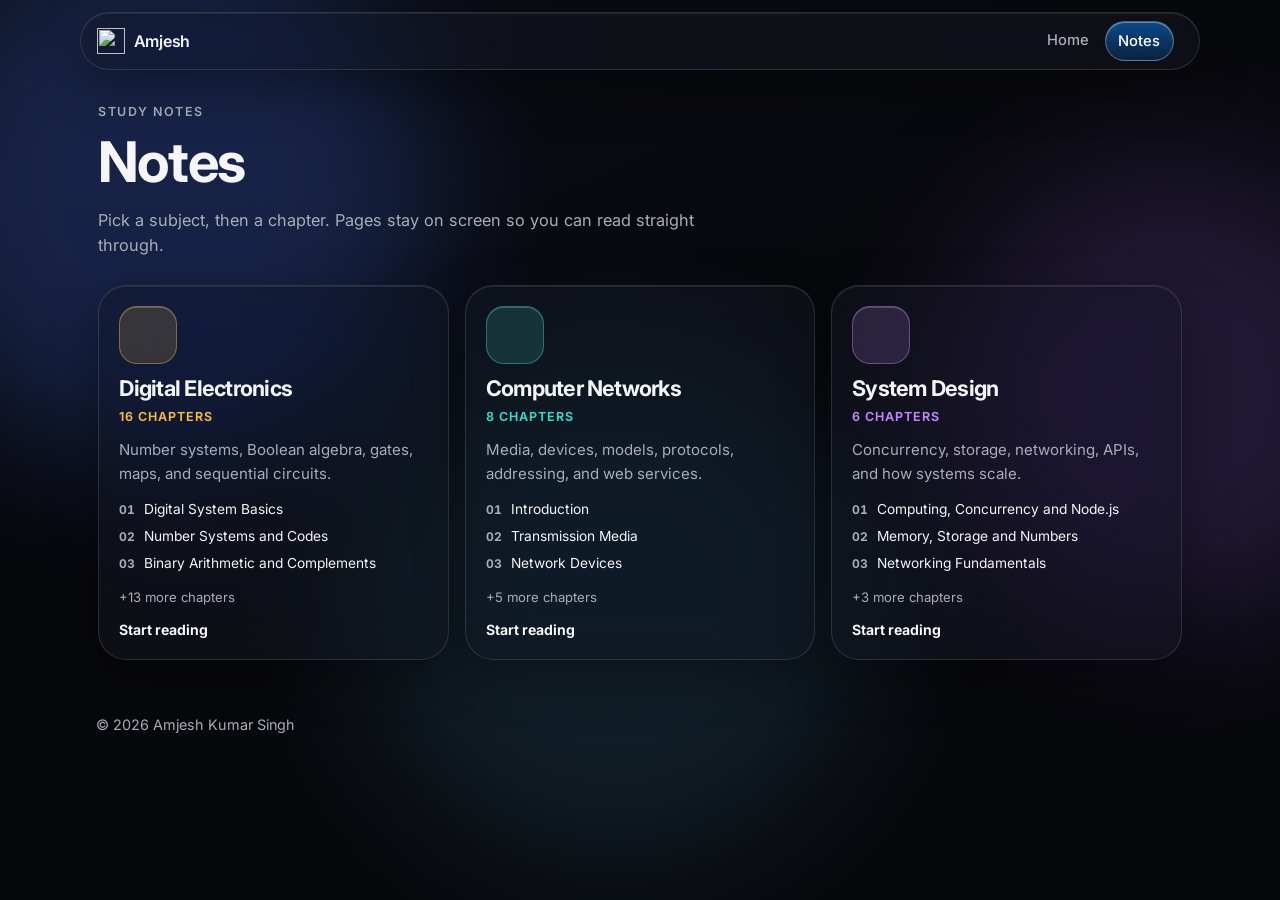
==== notes/index.html @ 5cd396cf "fix(webapp): add notes sections" ====
<!doctype html>
<html lang="en">
  <head>
    <meta charset="UTF-8" />
    <meta name="viewport" content="width=device-width, initial-scale=1" />
    <meta name="color-scheme" content="dark" />
    <meta name="theme-color" content="#07080c" />
    <title>Notes — Amjesh Kumar Singh</title>
    <meta
      name="description"
      content="Read-only study notes by Amjesh Kumar Singh: digital electronics, computer networks, and system design."
    />
    <meta name="author" content="Amjesh Kumar Singh" />
    <meta name="robots" content="index, follow" />
    <link rel="canonical" href="https://singhamjesh.github.io/notes/" />
    <link rel="icon" type="image/x-icon" href="../favicon.ico" />
    <link rel="apple-touch-icon" href="../assets/images/logo.png" />
    <link rel="preconnect" href="https://fonts.googleapis.com" />
    <link rel="preconnect" href="https://fonts.gstatic.com" crossorigin />
    <link
      href="https://fonts.googleapis.com/css2?family=Inter:wght@400;500;600;700&display=swap"
      rel="stylesheet"
    />
    <link
      rel="stylesheet"
      href="../assets/plugin/fontawesome-5.15.2-web/css/all.min.css"
    />
    <link rel="stylesheet" href="../assets/css/style.css?v=notes-nav" />
    <link rel="stylesheet" href="../assets/css/notes.css?v=notes-9" />
  </head>
  <body class="notes-body">
    <a class="skip-link" href="#notes-main">Skip to content</a>
    <div class="page-bg" aria-hidden="true">
      <span class="blob blob-a"></span>
      <span class="blob blob-b"></span>
      <span class="blob blob-c"></span>
    </div>

    <header class="site-header">
      <nav class="nav glass" aria-label="Primary">
        <a class="brand" href="../index.html">
          <img src="../assets/images/logo.png" width="47" height="43" alt="" />
          <span>Amjesh</span>
        </a>
        <div class="nav-menu" id="nav-menu">
          <ul class="nav-links">
            <li><a href="../index.html">Home</a></li>
            <li><a href="./" id="notes-home" aria-current="page">Notes</a></li>
          </ul>
        </div>
        <div class="nav-actions">
          <button
            class="nav-toggle"
            id="nav-toggle"
            type="button"
            aria-expanded="false"
            aria-controls="nav-menu"
            aria-label="Open menu"
          >
            <span></span>
            <span></span>
          </button>
        </div>
      </nav>
    </header>

    <main class="notes-main" id="notes-main">
      <section class="notes-library" id="library" aria-labelledby="library-title">
        <p class="eyebrow">Study notes</p>
        <h1 id="library-title">Notes</h1>
        <p class="notes-lead">
          Pick a subject, then a chapter. Pages stay on screen so you can read
          straight through.
        </p>
        <div class="subject-grid" id="subject-grid"></div>
      </section>

      <section class="notes-reader" id="reader" hidden aria-labelledby="reader-chapter">
        <div class="reader-bar">
          <button class="reader-back" id="back-library" type="button" aria-label="Back to notes">
            <svg viewBox="0 0 24 24" width="18" height="18" aria-hidden="true">
              <path d="M15 5 8 12l7 7" fill="none" stroke="currentColor" stroke-width="1.8" stroke-linecap="round" stroke-linejoin="round" />
            </svg>
          </button>
          <div class="reader-heading">
            <p class="reader-kicker" id="reader-kicker"></p>
            <h2 id="reader-chapter"></h2>
          </div>
          <div class="chapter-arrows">
            <button type="button" id="prev-chapter" aria-label="Previous chapter" title="Previous chapter" disabled>
              <svg viewBox="0 0 24 24" width="16" height="16" aria-hidden="true">
                <path d="M14.5 6 8.5 12l6 6" fill="none" stroke="currentColor" stroke-width="1.8" stroke-linecap="round" stroke-linejoin="round" />
              </svg>
            </button>
            <button type="button" id="next-chapter" aria-label="Next chapter" title="Next chapter" disabled>
              <svg viewBox="0 0 24 24" width="16" height="16" aria-hidden="true">
                <path d="M9.5 6 15.5 12l-6 6" fill="none" stroke="currentColor" stroke-width="1.8" stroke-linecap="round" stroke-linejoin="round" />
              </svg>
            </button>
          </div>
          <button class="toc-open" id="toc-open" type="button" aria-label="Chapters" title="Chapters" aria-expanded="false" aria-controls="toc">
            <svg viewBox="0 0 24 24" width="18" height="18" aria-hidden="true">
              <path d="M9 6h11M9 12h11M9 18h11" fill="none" stroke="currentColor" stroke-width="1.8" stroke-linecap="round" />
              <path d="M4 6h.01M4 12h.01M4 18h.01" fill="none" stroke="currentColor" stroke-width="2.6" stroke-linecap="round" />
            </svg>
          </button>
        </div>

        <div class="reader-frame">
          <aside class="toc-panel glass" id="toc" aria-label="Chapters">
            <div class="toc-list" id="toc-list" role="list"></div>
          </aside>

          <div class="pdf-stage" id="pdf-stage">
            <div class="pdf-scroll" id="pdf-scroll" tabindex="0">
              <div class="pdf-pages" id="pdf-pages" aria-label="Chapter pages"></div>
            </div>

            <div class="pdf-loading" id="pdf-loading" hidden>
              <span class="pdf-spinner" aria-hidden="true"></span>
              <p>Opening chapter…</p>
            </div>
            <p class="pdf-error" id="pdf-error" role="alert" hidden></p>

            <div class="pdf-dock" id="pdf-dock">
              <button
                class="pdf-dock-toggle"
                id="pdf-dock-toggle"
                type="button"
                aria-expanded="false"
                aria-controls="pdf-controls"
                aria-label="Show page controls"
                title="Show page controls"
              >
                <svg class="dock-show" viewBox="0 0 24 24" width="16" height="16" aria-hidden="true">
                  <path d="M14 6 8 12l6 6" fill="none" stroke="currentColor" stroke-width="1.8" stroke-linecap="round" stroke-linejoin="round" />
                </svg>
                <svg class="dock-hide" viewBox="0 0 24 24" width="16" height="16" aria-hidden="true">
                  <path d="M10 6l6 6-6 6" fill="none" stroke="currentColor" stroke-width="1.8" stroke-linecap="round" stroke-linejoin="round" />
                </svg>
              </button>
            <div class="pdf-controls" id="pdf-controls" role="toolbar" aria-label="Page controls">
              <button type="button" data-action="zoom-in" title="Zoom in" aria-label="Zoom in">
                <svg viewBox="0 0 24 24" width="18" height="18" aria-hidden="true">
                  <path d="M12 5v14M5 12h14" fill="none" stroke="currentColor" stroke-width="1.8" stroke-linecap="round" />
                </svg>
              </button>
              <button type="button" data-action="zoom-out" title="Zoom out" aria-label="Zoom out">
                <svg viewBox="0 0 24 24" width="18" height="18" aria-hidden="true">
                  <path d="M5 12h14" fill="none" stroke="currentColor" stroke-width="1.8" stroke-linecap="round" />
                </svg>
              </button>
              <button type="button" data-action="full" title="Full screen" aria-label="Full screen" aria-pressed="false">
                <svg class="fs-enter" viewBox="0 0 24 24" width="18" height="18" aria-hidden="true">
                  <path d="M9 4H4v5M15 4h5v5M9 20H4v-5M15 20h5v-5" fill="none" stroke="currentColor" stroke-width="1.8" stroke-linecap="round" stroke-linejoin="round" />
                </svg>
                <svg class="fs-exit" viewBox="0 0 24 24" width="18" height="18" aria-hidden="true">
                  <path d="M4 9V4h5M20 9V4h-5M4 15v5h5M20 15v5h-5" fill="none" stroke="currentColor" stroke-width="1.8" stroke-linecap="round" stroke-linejoin="round" />
                </svg>
              </button>
              <span class="pdf-rule" aria-hidden="true"></span>
              <button type="button" data-action="single" title="One page view" aria-label="One page view" aria-pressed="true">
                <svg viewBox="0 0 24 24" width="18" height="18" aria-hidden="true">
                  <rect x="7" y="3.5" width="10" height="17" rx="1.4" fill="none" stroke="currentColor" stroke-width="1.8" />
                </svg>
              </button>
              <button type="button" data-action="spread" title="Double page view" aria-label="Double page view" aria-pressed="false">
                <svg viewBox="0 0 24 24" width="18" height="18" aria-hidden="true">
                  <rect x="3" y="4" width="8" height="16" rx="1.2" fill="none" stroke="currentColor" stroke-width="1.8" />
                  <rect x="13" y="4" width="8" height="16" rx="1.2" fill="none" stroke="currentColor" stroke-width="1.8" />
                </svg>
              </button>
              <span class="pdf-rule" aria-hidden="true"></span>
              <button type="button" data-action="prev" title="Previous page" aria-label="Previous page">
                <svg viewBox="0 0 24 24" width="18" height="18" aria-hidden="true">
                  <path d="M6 14l6-6 6 6" fill="none" stroke="currentColor" stroke-width="1.8" stroke-linecap="round" stroke-linejoin="round" />
                </svg>
              </button>
              <button type="button" data-action="next" title="Next page" aria-label="Next page">
                <svg viewBox="0 0 24 24" width="18" height="18" aria-hidden="true">
                  <path d="M6 10l6 6 6-6" fill="none" stroke="currentColor" stroke-width="1.8" stroke-linecap="round" stroke-linejoin="round" />
                </svg>
              </button>
            </div>
            </div>
            <p class="pdf-chip glass" id="pdf-chip" aria-live="polite"></p>
          </div>
        </div>
        <button class="toc-backdrop" id="toc-backdrop" type="button" hidden aria-label="Close chapters"></button>
      </section>
    </main>

    <footer class="site-footer" id="notes-footer">
      <p>© <span id="year"></span> Amjesh Kumar Singh</p>
    </footer>

    <noscript>
      <p class="notes-noscript">Turn on JavaScript to read these notes.</p>
    </noscript>

    <script src="../assets/plugin/pdfjs/pdf.min.js"></script>
    <script src="../assets/js/notes.js?v=notes-9"></script>
  </body>
</html>
---- assets/css/style.css ----
:root {
  --font:
    Inter, 'SF Pro Text', 'SF Pro Display', -apple-system, BlinkMacSystemFont,
    'Segoe UI', sans-serif;
  --bg: #07080c;
  --bg-deep: #0b0d14;
  --text: #f5f5f7;
  --muted: #a8adb8;
  --accent: #0a84ff;
  --accent-soft: rgba(10, 132, 255, 0.16);
  --glass: rgba(22, 24, 32, 0.52);
  --glass-strong: rgba(28, 30, 40, 0.72);
  --glass-border: rgba(255, 255, 255, 0.12);
  --hairline: rgba(255, 255, 255, 0.1);
  --shadow:
    0 16px 50px rgba(0, 0, 0, 0.35), inset 0 1px 0 rgba(255, 255, 255, 0.08);
  --blob-a: rgba(64, 110, 230, 0.28);
  --blob-b: rgba(140, 90, 220, 0.22);
  --blob-c: rgba(80, 160, 200, 0.16);
  --radius: 28px;
  --radius-sm: 18px;
  --max: 1120px;
  color-scheme: dark;
}

*,
*::before,
*::after {
  box-sizing: border-box;
}

html {
  scroll-behavior: smooth;
  scroll-padding-top: 6.25rem;
  scrollbar-width: none;
}

html::-webkit-scrollbar,
body::-webkit-scrollbar {
  display: none;
  width: 0;
  height: 0;
}

body {
  margin: 0;
  min-height: 100vh;
  font-family: var(--font);
  font-size: 16px;
  line-height: 1.55;
  color: var(--text);
  background: var(--bg);
  -webkit-font-smoothing: antialiased;
  text-rendering: optimizeLegibility;
  scrollbar-width: none;
}

img {
  max-width: 100%;
  height: auto;
  display: block;
}

a {
  color: var(--accent);
  text-decoration: none;
}

a:hover {
  text-decoration: underline;
}

:focus-visible {
  outline: 2px solid var(--accent);
  outline-offset: 3px;
}

.skip-link {
  position: absolute;
  left: 1rem;
  top: -4rem;
  z-index: 300;
  padding: 0.6rem 1rem;
  background: var(--text);
  color: var(--bg);
  border-radius: 12px;
}

.skip-link:focus {
  top: 1rem;
}

.scroll-progress {
  position: fixed;
  top: 0;
  left: 0;
  height: 3px;
  width: 0;
  z-index: 400;
  background: linear-gradient(90deg, #5b9dff, #a78bfa, #67e8f9);
  box-shadow: 0 0 12px rgba(103, 232, 249, 0.35);
  transition:
    height 0.2s ease,
    filter 0.2s ease;
}

.scroll-progress::after {
  content: '';
  position: absolute;
  right: -5px;
  top: 50%;
  width: 9px;
  height: 9px;
  transform: translateY(-50%);
  border-radius: 50%;
  background: #fff;
  box-shadow:
    0 0 10px #67e8f9,
    0 0 18px #5b9dff;
}

body.is-boosting .scroll-progress {
  height: 4px;
  filter: brightness(1.25) saturate(1.2);
}

.scroll-canvas {
  position: absolute;
  inset: 0;
  width: 100%;
  height: 100%;
  pointer-events: none;
}

.scroll-hud {
  position: fixed;
  right: 12px;
  top: 96px;
  bottom: 28px;
  width: 18px;
  z-index: 150;
  pointer-events: none;
}

.scroll-rail {
  position: absolute;
  left: 50%;
  top: 0;
  bottom: 0;
  width: 2px;
  transform: translateX(-50%);
  border-radius: 999px;
  background: linear-gradient(
    180deg,
    rgba(255, 255, 255, 0.04),
    rgba(91, 157, 255, 0.38),
    rgba(255, 255, 255, 0.04)
  );
}

.scroll-orb {
  position: absolute;
  left: 50%;
  top: 0;
  width: 14px;
  height: 14px;
  margin-left: -7px;
  border-radius: 50%;
  background: radial-gradient(
    circle at 32% 28%,
    #fff 0%,
    #8ec5ff 38%,
    #0a84ff 100%
  );
  box-shadow:
    0 0 16px rgba(91, 157, 255, 0.85),
    inset 0 1px 1px rgba(255, 255, 255, 0.85);
  transform: translate3d(0, var(--orb-y, 0px), 0);
  will-change: transform;
}

.scroll-orb::after {
  content: '';
  position: absolute;
  left: 4px;
  width: 6px;
  border-radius: 999px;
  background: linear-gradient(
    var(--trail-dir, 180deg),
    rgba(91, 157, 255, 0.75),
    transparent
  );
  top: var(--trail-top, 12px);
  height: var(--trail, 10px);
  opacity: 0.85;
}

body.scroll-down .blob-a {
  transform: translate3d(-3%, 8%, 0) scale(1.06);
}

body.scroll-down .blob-b {
  transform: translate3d(4%, 6%, 0) scale(1.04);
}

body.scroll-down .blob-c {
  transform: translate3d(-2%, -5%, 0) scale(0.96);
}

body.scroll-up .blob-a {
  transform: translate3d(4%, -7%, 0) scale(0.95);
}

body.scroll-up .blob-b {
  transform: translate3d(-5%, -4%, 0) scale(0.97);
}

body.scroll-up .blob-c {
  transform: translate3d(3%, 6%, 0) scale(1.05);
}

.page-bg {
  position: fixed;
  inset: 0;
  z-index: -1;
  overflow: hidden;
  background: radial-gradient(
    1200px 600px at 10% -10%,
    var(--bg-deep),
    var(--bg)
  );
}

.blob {
  position: absolute;
  border-radius: 50%;
  filter: blur(70px);
  opacity: 0.9;
  transition: transform 0.9s cubic-bezier(0.22, 1, 0.36, 1);
}

.blob-a {
  width: 42vw;
  height: 42vw;
  min-width: 280px;
  background: var(--blob-a);
  top: -8%;
  left: -8%;
}

.blob-b {
  width: 36vw;
  height: 36vw;
  min-width: 240px;
  background: var(--blob-b);
  top: 18%;
  right: -10%;
}

.blob-c {
  width: 40vw;
  height: 40vw;
  min-width: 260px;
  background: var(--blob-c);
  bottom: 4%;
  left: 28%;
}

.glass {
  background: var(--glass);
  backdrop-filter: blur(28px) saturate(180%);
  -webkit-backdrop-filter: blur(28px) saturate(180%);
  border: 1px solid var(--glass-border);
  box-shadow: var(--shadow);
}

.site-header {
  position: fixed;
  top: 0;
  left: 0;
  right: 0;
  z-index: 200;
  padding: 0.75rem 1rem 0;
}

.nav {
  max-width: var(--max);
  margin: 0 auto;
  display: flex;
  align-items: center;
  justify-content: space-between;
  gap: 1rem;
  min-height: 58px;
  padding: 0.45rem 0.55rem 0.45rem 1rem;
  border-radius: 999px;
}

.brand {
  display: flex;
  align-items: center;
  gap: 0.55rem;
  color: var(--text);
  font-weight: 600;
  letter-spacing: -0.02em;
  text-decoration: none;
}

.brand img {
  width: 28px;
  height: 26px;
}

.nav-menu {
  display: none;
  position: relative;
}

.nav-actions {
  display: flex;
  align-items: center;
  gap: 0.15rem;
}

.nav-links {
  display: flex;
  list-style: none;
  margin: 0;
  padding: 0;
  gap: 0.15rem;
  position: relative;
  z-index: 1;
}

.nav-liquid {
  position: absolute;
  top: 0;
  left: 0;
  width: 0;
  height: 0;
  z-index: 0;
  pointer-events: none;
  border-radius: 999px;
  background:
    radial-gradient(
      circle at 30% 20%,
      rgba(255, 255, 255, 0.34),
      transparent 46%
    ),
    linear-gradient(180deg, rgba(10, 132, 255, 0.48), rgba(10, 132, 255, 0.16));
  border: 1px solid rgba(255, 255, 255, 0.28);
  box-shadow:
    inset 0 1px 1px rgba(255, 255, 255, 0.4),
    0 8px 22px rgba(10, 132, 255, 0.22);
  opacity: 0;
}

.nav-liquid.is-ready {
  opacity: 1;
  transition:
    left 0.48s cubic-bezier(0.22, 1, 0.36, 1),
    top 0.48s cubic-bezier(0.22, 1, 0.36, 1),
    width 0.48s cubic-bezier(0.22, 1, 0.36, 1),
    height 0.48s cubic-bezier(0.22, 1, 0.36, 1),
    filter 0.3s ease;
}

.nav-liquid.is-moving {
  filter: saturate(1.25) brightness(1.08);
}

.nav-liquid::before {
  content: '';
  position: absolute;
  inset: 0;
  border-radius: inherit;
  background: linear-gradient(
    125deg,
    transparent 28%,
    rgba(255, 255, 255, 0.5) 48%,
    transparent 64%
  );
  background-size: 220% 100%;
  background-position: 130% 0;
  pointer-events: none;
}

.nav-liquid.is-moving::before {
  background-position: -20% 0;
  transition: background-position 0.55s cubic-bezier(0.22, 1, 0.36, 1);
}

.nav-links a {
  display: block;
  padding: 0.45rem 0.8rem;
  color: var(--muted);
  font-size: 0.92rem;
  font-weight: 500;
  text-decoration: none;
  border-radius: 999px;
  position: relative;
  z-index: 1;
  background: transparent;
}

.nav-links a:hover,
.nav-links a.is-active {
  color: var(--text);
  background: transparent;
}

.nav-toggle {
  width: 42px;
  height: 42px;
  border: 0;
  background: transparent;
  border-radius: 50%;
  display: inline-flex;
  flex-direction: column;
  justify-content: center;
  align-items: center;
  gap: 6px;
  cursor: pointer;
}

.nav-toggle span {
  width: 18px;
  height: 1.5px;
  background: var(--text);
  transition: transform 0.2s ease;
}

body.nav-open .nav-toggle span:first-child {
  transform: translateY(3.75px) rotate(45deg);
}

body.nav-open .nav-toggle span:last-child {
  transform: translateY(-3.75px) rotate(-45deg);
}

.theme-toggle {
  display: none;
}

.sr-only {
  position: absolute;
  width: 1px;
  height: 1px;
  padding: 0;
  margin: -1px;
  overflow: hidden;
  clip: rect(0, 0, 0, 0);
  white-space: nowrap;
  border: 0;
}

main {
  max-width: var(--max);
  margin: 0 auto;
  padding: 2.75rem 1rem 4rem;
}

.home {
  display: flex;
  flex-direction: column;
  align-items: center;
  justify-content: center;
  position: relative;
  overflow: hidden;
  width: 100%;
  height: 100vh;
  padding: 7.25rem 1.25rem 7rem;
  box-sizing: border-box;
  color: #fff;
  background: none;
  margin-bottom: -2rem;
}

.home::before {
  content: '';
  position: absolute;
  inset: 0;
  z-index: 0;
  pointer-events: none;
  background:
    radial-gradient(
      ellipse 64% 70% at 50% 44%,
      rgba(3, 8, 20, 0.62) 0%,
      rgba(3, 8, 20, 0.34) 40%,
      rgba(3, 8, 20, 0.12) 68%,
      transparent 82%
    ),
    linear-gradient(
      180deg,
      rgba(0, 0, 0, 0.32) 0%,
      rgba(0, 0, 0, 0.18) 46%,
      rgba(0, 0, 0, 0.52) 100%
    ),
    url('../images/home_bg.jpg?v=baked-place5') no-repeat 62% 48%;
  background-size: cover;
  -webkit-mask-image: linear-gradient(
    180deg,
    #000 0%,
    #000 48%,
    rgba(0, 0, 0, 0.65) 68%,
    rgba(0, 0, 0, 0.22) 86%,
    transparent 100%
  );
  mask-image: linear-gradient(
    180deg,
    #000 0%,
    #000 48%,
    rgba(0, 0, 0, 0.65) 68%,
    rgba(0, 0, 0, 0.22) 86%,
    transparent 100%
  );
}

.home-overlay {
  display: none;
}

.home-stage {
  position: relative;
  z-index: 2;
  display: flex;
  flex-direction: column;
  align-items: center;
  width: min(760px, 100%);
  text-align: center;
}

.home-stage::before {
  content: '';
  position: absolute;
  left: 50%;
  top: 48%;
  width: min(980px, 130%);
  height: 130%;
  transform: translate(-50%, -50%);
  z-index: -1;
  pointer-events: none;
  background: radial-gradient(
    ellipse 58% 52% at 50% 48%,
    rgba(2, 6, 16, 0.82) 0%,
    rgba(2, 6, 16, 0.52) 38%,
    rgba(2, 6, 16, 0.18) 68%,
    transparent 84%
  );
  filter: blur(22px);
}

.home-welcome {
  display: flex;
  align-items: center;
  justify-content: center;
  gap: 0.9rem;
  margin: 0 0 0.85rem;
  color: rgba(255, 255, 255, 0.92);
  font-size: 0.78rem;
  font-weight: 600;
  letter-spacing: 0.42em;
  text-transform: uppercase;
  text-shadow: 0 2px 18px rgba(0, 0, 0, 0.9), 0 0 28px rgba(0, 0, 0, 0.55);
}

.home-welcome::before,
.home-welcome::after {
  content: '';
  width: 3.4rem;
  height: 1px;
  background: linear-gradient(
    90deg,
    transparent,
    rgba(255, 255, 255, 0.8),
    transparent
  );
}

.home .type,
.home .cvDownloadBtn {
  text-align: center;
  position: relative;
  z-index: 2;
}

.home .type {
  margin: 0 0 1.45rem;
}

.home .title h3 {
  margin: 0;
  color: #fff;
  font-size: 20px;
  font-weight: 500;
  letter-spacing: 2px;
}

.home .type {
  display: flex;
  justify-content: center;
  align-items: baseline;
  padding: 0 1.25rem;
  font-size: clamp(1.55rem, 4.2vw, 2.75rem);
  font-weight: 700;
  letter-spacing: 0.02em;
  color: #fff;
  line-height: 1.2;
  text-shadow: 0 4px 28px rgba(0, 0, 0, 0.92), 0 0 34px rgba(0, 0, 0, 0.55);
}

.type-line {
  display: flex;
  flex-wrap: nowrap;
  justify-content: flex-start;
  align-items: baseline;
  gap: 0.45em;
  width: max-content;
  max-width: 100%;
}

.type-lead {
  color: #fff;
  font-weight: 700;
  flex: 0 0 auto;
  white-space: nowrap;
}

.type-rotator {
  display: grid;
  position: relative;
  flex: 0 0 auto;
  justify-items: stretch;
  align-items: baseline;
}

.type-sizer {
  grid-area: 1 / 1;
  visibility: hidden;
  pointer-events: none;
  white-space: nowrap;
}

.type-role {
  grid-area: 1 / 1;
  position: absolute;
  inset: 0;
  display: flex;
  align-items: baseline;
  margin: 0;
  white-space: nowrap;
  opacity: 0;
  visibility: hidden;
  transform: translateY(0.55em);
  pointer-events: none;
  background-image: linear-gradient(
    90deg,
    #7dd3fc 0%,
    #38bdf8 28%,
    #60a5fa 52%,
    #a78bfa 78%,
    #c084fc 100%
  );
  background-size: 220% 100%;
  background-position: 0% 50%;
  -webkit-background-clip: text;
  background-clip: text;
  -webkit-text-fill-color: transparent;
  color: transparent;
}

.type-role.is-current {
  opacity: 1;
  visibility: visible;
  transform: none;
  pointer-events: auto;
  animation:
    type-enter 0.75s cubic-bezier(0.22, 1, 0.36, 1) both,
    type-sheen 4.8s ease-in-out 0.75s infinite;
}

.type-role.is-leaving {
  opacity: 0;
  visibility: visible;
  transform: translateY(-0.45em);
  animation: type-leave 0.55s cubic-bezier(0.22, 1, 0.36, 1) both;
}

.hero-stack {
  list-style: none;
  margin: 0 0 1.75rem;
  padding: 0;
  display: flex;
  flex-wrap: wrap;
  justify-content: center;
  align-items: flex-start;
  gap: 1.05rem 1.25rem;
}

.hero-stack a {
  display: grid;
  justify-items: center;
  gap: 0.42rem;
  color: rgba(255, 255, 255, 0.82);
  text-decoration: none;
  font-size: 0.72rem;
  font-weight: 500;
  letter-spacing: 0.01em;
  text-shadow: 0 2px 14px rgba(0, 0, 0, 0.9), 0 0 22px rgba(0, 0, 0, 0.5);
}

.hero-stack a:hover,
.hero-stack a:focus-visible {
  color: #fff;
  text-decoration: none;
}

.hero-icon {
  width: 54px;
  height: 54px;
  border-radius: 50%;
  display: grid;
  place-items: center;
  color: #7dd3fc;
  background:
    radial-gradient(
      circle at 30% 22%,
      rgba(255, 255, 255, 0.18),
      transparent 46%
    ),
    rgba(8, 14, 28, 0.55);
  border: 1.5px solid rgba(255, 255, 255, 0.38);
  box-shadow: 0 8px 20px rgba(0, 0, 0, 0.28);
  transition:
    transform 0.35s cubic-bezier(0.22, 1, 0.36, 1),
    border-color 0.3s ease,
    box-shadow 0.3s ease;
}

.hero-stack a:hover .hero-icon,
.hero-stack a:focus-visible .hero-icon {
  transform: translateY(-3px);
  border-color: rgba(125, 211, 252, 0.8);
  box-shadow: 0 12px 24px rgba(56, 189, 248, 0.22);
}

.hero-icon img {
  display: block;
}

.hero-icon i {
  font-size: 1.15rem;
}

.home-motto {
  display: flex;
  align-items: center;
  justify-content: center;
  gap: 0.9rem;
  margin: 0 0 0.35rem;
  color: rgba(255, 255, 255, 0.88);
  font-size: 0.72rem;
  font-weight: 600;
  letter-spacing: 0.34em;
  text-transform: uppercase;
  text-shadow: 0 2px 16px rgba(0, 0, 0, 0.9), 0 0 24px rgba(0, 0, 0, 0.55);
}

.home-motto::before,
.home-motto::after {
  content: '';
  width: 3.4rem;
  height: 1px;
  background: linear-gradient(
    90deg,
    transparent,
    rgba(255, 255, 255, 0.8),
    transparent
  );
}

.social-head ul.contact-me li.social-media a {
  background:
    radial-gradient(
      circle at 30% 22%,
      rgba(255, 255, 255, 0.42),
      transparent 42%
    ),
    linear-gradient(
      180deg,
      rgba(255, 255, 255, 0.22),
      rgba(255, 255, 255, 0.08)
    );
  border-color: rgba(255, 255, 255, 0.42);
  box-shadow:
    inset 0 1px 1px rgba(255, 255, 255, 0.62),
    inset 0 -10px 18px rgba(255, 255, 255, 0.08),
    0 10px 24px rgba(0, 0, 0, 0.22);
}

.contact-me {
  list-style: none;
  margin: 0;
  padding: 0;
  display: flex;
  flex-wrap: wrap;
  justify-content: center;
  align-items: center;
  gap: 0.85rem;
}

li.social-media {
  display: block;
  margin: 0;
  position: relative;
}

ul.contact-me li.social-media a {
  display: flex;
  align-items: center;
  justify-content: center;
  width: 56px;
  height: 56px;
  border-radius: 50%;
  background:
    radial-gradient(
      circle at 32% 24%,
      rgba(255, 255, 255, 0.34),
      transparent 40%
    ),
    linear-gradient(
      180deg,
      rgba(255, 255, 255, 0.16),
      rgba(255, 255, 255, 0.05)
    );
  backdrop-filter: blur(22px) saturate(190%);
  -webkit-backdrop-filter: blur(22px) saturate(190%);
  border: 1px solid rgba(255, 255, 255, 0.32);
  box-shadow:
    inset 0 1px 1px rgba(255, 255, 255, 0.5),
    inset 0 -8px 14px rgba(255, 255, 255, 0.06),
    0 8px 20px rgba(0, 0, 0, 0.22);
  text-decoration: none;
  transition:
    transform 0.35s cubic-bezier(0.22, 1, 0.36, 1),
    background 0.35s ease,
    box-shadow 0.35s ease,
    border-color 0.35s ease;
  position: relative;
  overflow: visible;
}

ul.contact-me li.social-media a.linkedIn:hover,
ul.contact-me li.social-media a.linkedIn:focus-visible {
  background:
    radial-gradient(
      circle at 32% 24%,
      rgba(255, 255, 255, 0.4),
      transparent 42%
    ),
    linear-gradient(180deg, rgba(10, 132, 255, 0.5), rgba(0, 119, 181, 0.28));
}

ul.contact-me li.social-media a.twitter:hover,
ul.contact-me li.social-media a.twitter:focus-visible {
  background:
    radial-gradient(
      circle at 32% 24%,
      rgba(255, 255, 255, 0.4),
      transparent 42%
    ),
    linear-gradient(180deg, rgba(29, 161, 242, 0.5), rgba(29, 161, 242, 0.22));
}

ul.contact-me li.social-media a.github:hover,
ul.contact-me li.social-media a.github:focus-visible {
  background:
    radial-gradient(
      circle at 32% 24%,
      rgba(255, 255, 255, 0.5),
      transparent 42%
    ),
    linear-gradient(
      180deg,
      rgba(255, 255, 255, 0.28),
      rgba(255, 255, 255, 0.08)
    );
}

ul.contact-me li.social-media a.stackoverflow:hover,
ul.contact-me li.social-media a.stackoverflow:focus-visible {
  background:
    radial-gradient(
      circle at 32% 24%,
      rgba(255, 255, 255, 0.4),
      transparent 42%
    ),
    linear-gradient(180deg, rgba(244, 128, 36, 0.52), rgba(244, 128, 36, 0.22));
}

ul.contact-me li.social-media a.npm:hover,
ul.contact-me li.social-media a.npm:focus-visible {
  background:
    radial-gradient(
      circle at 32% 24%,
      rgba(255, 255, 255, 0.4),
      transparent 42%
    ),
    linear-gradient(180deg, rgba(203, 56, 55, 0.52), rgba(203, 56, 55, 0.22));
}

ul.contact-me li.social-media a::before {
  content: '';
  position: absolute;
  inset: 0;
  border-radius: inherit;
  background: linear-gradient(
    125deg,
    transparent 28%,
    rgba(255, 255, 255, 0.55) 48%,
    transparent 64%
  );
  background-size: 220% 100%;
  background-position: 130% 0;
  pointer-events: none;
  opacity: 0.7;
  transition:
    background-position 0.7s cubic-bezier(0.22, 1, 0.36, 1),
    opacity 0.3s ease;
}

ul.contact-me li.social-media a i {
  font-size: 20px;
  color: #f5f5f7;
  transition:
    transform 0.35s ease,
    color 0.35s ease;
  position: relative;
  z-index: 1;
}

ul.contact-me li.social-media a:hover,
ul.contact-me li.social-media a:focus-visible {
  transform: translateY(-5px) scale(1.08);
  border-color: rgba(255, 255, 255, 0.62);
  box-shadow:
    inset 0 1px 1px rgba(255, 255, 255, 0.75),
    inset 0 -10px 18px rgba(255, 255, 255, 0.1),
    0 16px 32px rgba(0, 0, 0, 0.3);
  text-decoration: none;
}

ul.contact-me li.social-media a:hover::before,
ul.contact-me li.social-media a:focus-visible::before {
  background-position: -20% 0;
  opacity: 1;
}

ul.contact-me li.social-media a:hover i,
ul.contact-me li.social-media a:focus-visible i {
  color: #fff;
  transform: scale(1.08);
}

ul.contact-me li.social-media a::after {
  content: attr(title);
  position: absolute;
  bottom: -35px;
  left: 50%;
  transform: translateX(-50%) scale(0);
  background: rgba(0, 0, 0, 0.8);
  color: #fff;
  padding: 5px 10px;
  border-radius: 5px;
  font-size: 12px;
  white-space: nowrap;
  transition: all 0.3s ease;
  opacity: 0;
  z-index: 10;
}

ul.contact-me li.social-media a:hover::after,
ul.contact-me li.social-media a:focus-visible::after {
  transform: translateX(-50%) scale(1);
  opacity: 1;
}

.cvDownloadBtn {
  margin-top: 2.5rem;
  margin-bottom: 2.4rem;
  z-index: 3;
}

.cvDownloadBtn a {
  display: inline-flex;
  align-items: center;
  gap: 0.4rem;
  border: 1px solid transparent;
  background:
    linear-gradient(180deg, rgba(12, 22, 44, 0.82), rgba(10, 18, 36, 0.72))
      padding-box,
    linear-gradient(90deg, #38bdf8, #818cf8, #c084fc) border-box;
  backdrop-filter: blur(22px) saturate(190%);
  -webkit-backdrop-filter: blur(22px) saturate(190%);
  color: #fff;
  text-decoration: none;
  padding: 8px 16px;
  font-size: 13px;
  font-weight: 600;
  border-radius: 999px;
  position: relative;
  overflow: hidden;
  isolation: isolate;
  transition:
    transform 0.35s cubic-bezier(0.22, 1, 0.36, 1),
    background 0.35s ease,
    box-shadow 0.35s ease,
    border-color 0.35s ease;
  box-shadow:
    inset 0 1px 1px rgba(255, 255, 255, 0.5),
    0 8px 20px rgba(0, 0, 0, 0.22);
  animation: hire-glow 2.8s ease-in-out infinite;
}

.cvDownloadBtn a::before {
  content: '';
  position: absolute;
  inset: 0;
  border-radius: inherit;
  background: linear-gradient(
    125deg,
    transparent 28%,
    rgba(255, 255, 255, 0.55) 48%,
    transparent 64%
  );
  background-size: 220% 100%;
  background-position: 130% 0;
  pointer-events: none;
  opacity: 0.7;
  transition: background-position 0.7s cubic-bezier(0.22, 1, 0.36, 1);
}

.cvDownloadBtn a i,
.cvDownloadBtn a span {
  position: relative;
  z-index: 1;
}

.cvDownloadBtn a i {
  font-size: 0.78em;
  transition: transform 0.35s ease;
}

.cvDownloadBtn a:hover,
.cvDownloadBtn a:focus-visible {
  background:
    linear-gradient(180deg, rgba(18, 36, 72, 0.92), rgba(12, 24, 52, 0.86))
      padding-box,
    linear-gradient(90deg, #7dd3fc, #818cf8, #e879f9) border-box;
  border-color: transparent;
  transform: translateY(-3px) scale(1.03);
  text-decoration: none;
  box-shadow:
    inset 0 1px 1px rgba(255, 255, 255, 0.7),
    0 18px 40px rgba(10, 132, 255, 0.35);
  animation: none;
}

.cvDownloadBtn a:hover::before,
.cvDownloadBtn a:focus-visible::before {
  background-position: -20% 0;
}

.cvDownloadBtn a:hover i {
  transform: translate(2px, -2px);
}

.scrollDown a {
  position: absolute;
  top: auto;
  bottom: 1.4rem;
  left: 50%;
  width: 28px;
  height: 46px;
  transform: translateX(-50%);
  border-radius: 14px;
  z-index: 3;
  border: 2px solid rgba(255, 255, 255, 0.78);
  background: linear-gradient(
    180deg,
    rgba(255, 255, 255, 0.16),
    rgba(255, 255, 255, 0.05)
  );
  backdrop-filter: blur(14px) saturate(160%);
  -webkit-backdrop-filter: blur(14px) saturate(160%);
  box-shadow:
    inset 0 1px 1px rgba(255, 255, 255, 0.45),
    0 8px 18px rgba(0, 0, 0, 0.28);
  overflow: hidden;
  text-decoration: none;
  animation: scroll-bob-mobile 2.4s ease-in-out infinite;
}

.scrollDown a:hover,
.scrollDown a:focus-visible {
  text-decoration: none;
}

.scrollDown a::before {
  content: '';
  position: absolute;
  top: 14px;
  left: 3px;
  right: 3px;
  height: 1px;
  background: rgba(255, 255, 255, 0.5);
  pointer-events: none;
}

.scrollDown a::after {
  content: '';
  position: absolute;
  top: 0;
  left: 50%;
  width: 1px;
  height: 14px;
  margin-left: -0.5px;
  background: rgba(255, 255, 255, 0.4);
  pointer-events: none;
}

.scroll-wheel {
  position: absolute;
  top: 6px;
  left: 50%;
  width: 3px;
  height: 8px;
  margin-left: -1.5px;
  border-radius: 999px;
  background: #fff;
  box-shadow: 0 0 6px rgba(255, 255, 255, 0.8);
  animation: scroll-wheel 1.6s cubic-bezier(0.22, 1, 0.36, 1) infinite;
}

.eyebrow {
  margin: 0 0 0.6rem;
  font-size: 0.78rem;
  font-weight: 600;
  letter-spacing: 0.12em;
  text-transform: uppercase;
  color: var(--muted);
}

h1,
h2,
h3 {
  letter-spacing: -0.035em;
  line-height: 1.12;
  margin: 0;
}

h1 {
  font-size: clamp(2rem, 6vw, 3.5rem);
  font-weight: 700;
}

h2 {
  font-size: clamp(1.7rem, 4vw, 2.4rem);
}

h3 {
  font-size: 1.15rem;
}

.hero-actions {
  display: flex;
  flex-wrap: wrap;
  gap: 0.55rem;
}

.btn {
  display: inline-flex;
  align-items: center;
  justify-content: center;
  min-height: 44px;
  padding: 0.55rem 1rem;
  border-radius: 999px;
  font-weight: 600;
  font-size: 0.92rem;
  text-decoration: none;
  transition:
    transform 0.2s ease,
    background 0.2s ease,
    box-shadow 0.2s ease;
}

.btn:hover {
  text-decoration: none;
  transform: translateY(-1px);
}

.btn-primary {
  background: var(--accent);
  color: #fff;
  box-shadow: 0 8px 20px rgba(10, 132, 255, 0.28);
}

.about-section {
  padding-top: 2.4rem;
  position: relative;
  z-index: 3;
}

.about-card {
  display: grid;
  gap: 1.4rem;
  padding: 1.3rem;
  border-radius: var(--radius);
  align-items: start;
}

.about-aside {
  display: grid;
  gap: 0.9rem;
  justify-items: center;
  align-content: start;
}

.about-photo {
  position: relative;
  width: min(100%, 260px);
  margin: 0 auto;
  border-radius: 32px;
  overflow: hidden;
  isolation: isolate;
  background: rgba(255, 255, 255, 0.04);
  border: 1px solid rgba(255, 255, 255, 0.22);
  box-shadow:
    inset 0 1px 1px rgba(255, 255, 255, 0.28),
    0 18px 40px rgba(0, 0, 0, 0.28);
}

.about-photo::after {
  content: '';
  position: absolute;
  inset: 0;
  border-radius: inherit;
  background: linear-gradient(
    160deg,
    rgba(255, 255, 255, 0.22),
    transparent 38%,
    transparent 70%,
    rgba(10, 132, 255, 0.12)
  );
  pointer-events: none;
}

.about-photo img {
  width: 100%;
  aspect-ratio: 1;
  object-fit: cover;
  object-position: center top;
}

.about-contact {
  list-style: none;
  margin: 0;
  padding: 0;
  width: min(100%, 260px);
  display: grid;
  gap: 0.45rem;
}

.about-contact li {
  list-style: none;
  margin: 0;
  padding: 0;
}

.about-contact a,
.about-contact > li > span {
  display: flex;
  align-items: flex-start;
  gap: 0.55rem;
  padding: 0.55rem 0.7rem;
  border-radius: 14px;
  background: rgba(255, 255, 255, 0.055);
  border: 1px solid var(--glass-border);
  color: var(--text);
  font-size: 0.82rem;
  font-weight: 500;
  line-height: 1.35;
  text-decoration: none;
  overflow-wrap: anywhere;
}

.about-contact a:hover,
.about-contact a:focus-visible {
  text-decoration: none;
  border-color: rgba(255, 255, 255, 0.28);
  background: rgba(10, 132, 255, 0.14);
}

.about-contact i {
  color: var(--accent);
  width: 0.95em;
  margin-top: 0.15em;
  flex: 0 0 auto;
}

.about-socials {
  width: min(100%, 260px);
  margin-top: 0.15rem;
  gap: 0.32rem;
  flex-wrap: nowrap;
}

ul.contact-me.about-socials li.social-media a {
  width: 38px;
  height: 38px;
}

ul.contact-me.about-socials li.social-media a i {
  font-size: 14px;
}

.about-kicker {
  margin: 0 0 0.7rem;
  font-size: 0.78rem;
  font-weight: 600;
  letter-spacing: 0.12em;
  text-transform: uppercase;
  color: var(--muted);
}

.about-copy p {
  margin: 0 0 1.1rem;
}

.about-highlights {
  list-style: none;
  margin: 0;
  padding: 0;
  display: grid;
  gap: 0.55rem;
}

.about-highlights li {
  padding: 0.7rem 0.9rem;
  border-radius: 14px;
  background: rgba(255, 255, 255, 0.04);
  border: 1px solid var(--glass-border);
  font-size: 0.92rem;
}

.section {
  padding-top: 5rem;
}

.section.about-section {
  padding-top: 2.4rem;
}

#about,
#work,
#projects {
  position: relative;
  isolation: isolate;
}

.section-head {
  margin-bottom: 1.4rem;
}

.section-head h2 {
  margin-top: 0.2rem;
}

.skill-grid,
.project-grid,
.cert-grid,
.achieve-grid,
.contact-list {
  display: grid;
  gap: 0.85rem;
}

.skill-card,
.project,
.info-card,
.cert-card,
.achieve-card,
.contact-card,
.timeline-item {
  padding: 1.25rem 1.3rem;
  border-radius: var(--radius);
  transition:
    transform 0.25s ease,
    box-shadow 0.25s ease;
}

.skill-card:hover,
.project:hover,
.info-card:hover,
.cert-card:hover,
.achieve-card:hover,
.timeline-item:hover {
  box-shadow:
    0 16px 40px rgba(0, 0, 0, 0.35),
    inset 0 1px 0 rgba(255, 255, 255, 0.1);
}

.skill-card h3 {
  margin-bottom: 0.85rem;
}

.skill-icons {
  list-style: none;
  margin: 0;
  padding: 0;
  display: flex;
  flex-wrap: wrap;
  gap: 0.7rem;
}

.skill-icon {
  position: relative;
  width: 58px;
  height: 58px;
  border: 1px solid var(--glass-border);
  border-radius: 16px;
  background: rgba(255, 255, 255, 0.04);
  color: var(--text);
  cursor: pointer;
  display: grid;
  place-items: center;
  padding: 0;
}

.skill-icon img {
  width: 28px;
  height: 28px;
}

.skill-fallback {
  font-size: 0.78rem;
  font-weight: 700;
  letter-spacing: 0.04em;
}

.skill-icon::after {
  content: attr(data-tip);
  position: absolute;
  left: 50%;
  top: calc(100% + 10px);
  transform: translateX(-50%) translateY(-6px);
  min-width: 0;
  max-width: min(220px, calc(100vw - 2.5rem));
  padding: 0.4rem 0.65rem;
  border-radius: 10px;
  background: rgba(8, 10, 16, 0.95);
  border: 1px solid var(--glass-border);
  color: #fff;
  font-size: 0.78rem;
  font-weight: 600;
  opacity: 0;
  pointer-events: none;
  transition:
    opacity 0.2s ease,
    transform 0.2s ease;
  z-index: 5;
  white-space: normal;
  text-align: center;
}

.skill-icon:hover::after,
.skill-icon:focus::after,
.skill-icon:focus-visible::after,
.stack-icon:hover::after,
.stack-icon:focus-visible::after {
  opacity: 1;
  transform: translateX(-50%) translateY(0);
}

.stack-icons {
  list-style: none;
  margin: 0.2rem 0 1rem;
  padding: 0;
  display: flex;
  flex-wrap: wrap;
  gap: 0.5rem;
}

.stack-icon {
  position: relative;
  width: 40px;
  height: 40px;
  border: 1px solid var(--glass-border);
  border-radius: 12px;
  background: rgba(255, 255, 255, 0.05);
  color: var(--text);
  display: grid;
  place-items: center;
}

.stack-icon i {
  font-size: 1.05rem;
  color: #ff9900;
}

.stack-icon img {
  width: 18px;
  height: 18px;
}

.skill-icon i {
  font-size: 1.25rem;
  color: #e8eef8;
}

.skill-icon i.fa-aws {
  font-size: 1.4rem;
  color: #ff9900;
}

.stack-icon .skill-fallback {
  font-size: 0.68rem;
}

.stack-icon::after {
  content: attr(data-tip);
  position: absolute;
  left: 50%;
  top: calc(100% + 8px);
  transform: translateX(-50%) translateY(-6px);
  min-width: 0;
  max-width: min(200px, calc(100vw - 2.5rem));
  padding: 0.35rem 0.55rem;
  border-radius: 10px;
  background: rgba(8, 10, 16, 0.95);
  border: 1px solid var(--glass-border);
  color: #fff;
  font-size: 0.74rem;
  font-weight: 600;
  opacity: 0;
  pointer-events: none;
  transition:
    opacity 0.2s ease,
    transform 0.2s ease;
  z-index: 5;
  white-space: normal;
  text-align: center;
}

.contact-socials {
  margin: 1.2rem 0 0;
  justify-content: flex-start;
}

.contact-socials li.social-media a {
  width: 52px;
  height: 52px;
}

.contact-panel {
  display: grid;
  gap: 1.4rem;
  padding: 1.6rem;
  border-radius: var(--radius);
  position: relative;
  overflow: hidden;
}

.contact-panel::before {
  content: '';
  position: absolute;
  width: 220px;
  height: 220px;
  right: -60px;
  top: -70px;
  border-radius: 50%;
  background: radial-gradient(
    circle,
    rgba(10, 132, 255, 0.28),
    transparent 70%
  );
  pointer-events: none;
}

.contact-intro,
.contact-tiles {
  position: relative;
  z-index: 1;
}

.contact-kicker {
  margin: 0 0 0.45rem;
  font-size: 0.78rem;
  font-weight: 600;
  letter-spacing: 0.12em;
  text-transform: uppercase;
  color: var(--muted);
}

.contact-intro h3 {
  margin-bottom: 0.45rem;
  font-size: clamp(1.4rem, 3vw, 2rem);
}

.contact-intro p {
  margin: 0.35rem 0 0;
  max-width: 28rem;
}

.contact-tiles {
  display: grid;
  gap: 0.75rem;
}

.contact-tile {
  display: flex;
  flex-direction: column;
  gap: 0.25rem;
  padding: 1rem 1.1rem;
  border-radius: 18px;
  background: rgba(255, 255, 255, 0.08);
  backdrop-filter: blur(18px) saturate(160%);
  -webkit-backdrop-filter: blur(18px) saturate(160%);
  border: 1px solid rgba(255, 255, 255, 0.16);
  box-shadow: inset 0 1px 0 rgba(255, 255, 255, 0.2);
  color: inherit;
  text-decoration: none;
  transition:
    transform 0.25s ease,
    background 0.25s ease,
    border-color 0.25s ease;
}

.contact-tile:hover {
  text-decoration: none;
  transform: translateY(-3px);
  background: rgba(255, 255, 255, 0.16);
  border-color: rgba(255, 255, 255, 0.32);
}

.tile-label {
  font-size: 0.75rem;
  font-weight: 600;
  letter-spacing: 0.08em;
  text-transform: uppercase;
  color: var(--muted);
}

.contact-tile strong {
  font-size: 1rem;
  font-weight: 600;
  word-break: break-word;
}

.timeline {
  list-style: none;
  margin: 0;
  padding: 0;
  display: grid;
  gap: 0.9rem;
  position: relative;
  overflow: hidden;
}

.timeline::before {
  content: '';
  position: absolute;
  left: 1.15rem;
  top: 1.2rem;
  bottom: 1.2rem;
  width: 2px;
  background: linear-gradient(180deg, var(--accent), transparent);
  opacity: 0.35;
  display: none;
}

.role {
  margin: 0 0 0.25rem;
  color: var(--accent);
  font-size: 0.82rem;
  font-weight: 600;
  letter-spacing: 0.04em;
  text-transform: uppercase;
}

.when,
.muted,
.stack,
.project-kicker,
.contact-lead {
  color: var(--muted);
}

.when {
  margin: 0.35rem 0 0;
  font-size: 0.92rem;
}

.timeline-meta {
  margin-bottom: 0.9rem;
}

.bullets {
  margin: 0;
  padding-left: 1.1rem;
}

.bullets li + li {
  margin-top: 0.45rem;
}

.project-kicker {
  margin: 0 0 0.45rem;
  font-size: 0.8rem;
  font-weight: 600;
  letter-spacing: 0.06em;
  text-transform: uppercase;
}

.project-summary {
  margin: 0.7rem 0 0.9rem;
  color: var(--muted);
}

.stack {
  margin: 0 0 1rem;
  font-size: 0.88rem;
}

.project-links {
  display: flex;
  flex-wrap: wrap;
  gap: 0.5rem;
}

.project-links a {
  display: inline-flex;
  min-height: 38px;
  align-items: center;
  gap: 0.45rem;
  padding: 0.3rem 0.85rem;
  border-radius: 999px;
  background: rgba(255, 255, 255, 0.06);
  border: 1px solid var(--glass-border);
  color: var(--text);
  font-weight: 600;
  font-size: 0.85rem;
  text-decoration: none;
}

.project-links a i {
  font-size: 0.9rem;
}

.project-links a:hover {
  background: var(--accent);
  border-color: transparent;
  color: #fff;
}

.project-featured {
  margin-bottom: 0.85rem;
}

.achieve-card,
.cert-card {
  display: grid;
  justify-items: start;
  text-decoration: none;
  color: inherit;
}

.achieve-icon,
.cert-icon {
  width: 48px;
  height: 48px;
  border-radius: 16px;
  display: grid;
  place-items: center;
  margin-bottom: 0.9rem;
  background:
    radial-gradient(
      circle at 30% 22%,
      rgba(255, 255, 255, 0.28),
      transparent 46%
    ),
    rgba(10, 132, 255, 0.16);
  border: 1px solid rgba(255, 255, 255, 0.18);
  color: #fff;
  font-size: 1.1rem;
}

.cert-icon img {
  width: 24px;
  height: 24px;
}

.achieve-kicker {
  margin: 0 0 0.2rem;
  font-size: 0.75rem;
  font-weight: 600;
  letter-spacing: 0.12em;
  text-transform: uppercase;
  color: var(--muted);
}

.achieve-card h3,
.cert-card h3 {
  margin: 0.15rem 0 0.45rem;
}

.achieve-card p {
  margin: 0;
  color: var(--muted);
  font-size: 0.92rem;
}

.cert-kicker {
  margin: 0;
  font-size: 0.75rem;
  font-weight: 600;
  letter-spacing: 0.12em;
  text-transform: uppercase;
  color: var(--muted);
}

.cert-cta {
  display: inline-flex;
  align-items: center;
  gap: 0.4rem;
  margin-top: 0.35rem;
  color: var(--accent);
  font-size: 0.88rem;
  font-weight: 600;
}

.cert-card:hover {
  text-decoration: none;
}

.info-card {
  text-decoration: none;
  color: inherit;
  display: block;
}

.info-card:hover {
  text-decoration: none;
}

.info-card p,
.contact-lead {
  margin: 0.4rem 0 0;
}

.contact-list {
  list-style: none;
  margin: 1.2rem 0 0;
  padding: 0;
}

.contact-list li {
  display: grid;
  gap: 0.15rem;
  padding: 0.85rem 0;
  border-top: 1px solid var(--hairline);
}

.contact-list li:first-child {
  border-top: 0;
}

.contact-list span {
  font-size: 0.78rem;
  font-weight: 600;
  letter-spacing: 0.08em;
  text-transform: uppercase;
  color: var(--muted);
}

.site-footer {
  max-width: var(--max);
  margin: 0 auto;
  padding: 0 1rem 2.5rem;
  color: var(--muted);
  font-size: 0.9rem;
}

.reveal {
  opacity: 0;
  transform: translateY(22px);
}

.reveal.is-visible {
  opacity: 1;
  transform: none;
  transition:
    opacity 0.7s ease,
    transform 0.7s ease;
  transition-delay: var(--delay, 0s);
}

.tilt {
  transform-style: preserve-3d;
}

@media (min-width: 720px) {
  .about-card {
    grid-template-columns: 240px 1fr;
    gap: 1.6rem 2rem;
    padding: 1.7rem;
  }

  .about-photo {
    width: 100%;
    margin: 0;
  }

  .about-aside {
    justify-items: stretch;
  }

  .about-contact {
    width: 100%;
  }

  .about-socials {
    width: 100%;
  }

  .about-highlights {
    grid-column: 1 / -1;
    grid-template-columns: 1fr 1fr;
  }

  .about-highlights li:last-child {
    grid-column: 1 / -1;
  }

  .skill-grid,
  .project-grid,
  .cert-grid,
  .achieve-grid {
    grid-template-columns: repeat(2, 1fr);
  }

  .nav-toggle {
    display: none;
  }

  .nav-menu {
    display: flex;
    flex: 1;
    justify-content: flex-end;
  }

  .contact-panel {
    grid-template-columns: 1.1fr 0.9fr;
    align-items: center;
    padding: 2rem;
  }

  .timeline::before {
    display: block;
    left: 0;
  }

  .timeline-item {
    margin-left: 1.4rem;
  }
}

@media (min-width: 1024px) {
  .skill-grid,
  .achieve-grid {
    grid-template-columns: repeat(3, 1fr);
  }

  .skill-card,
  .project,
  .info-card,
  .cert-card,
  .achieve-card,
  .contact-card,
  .contact-panel,
  .about-card,
  .timeline-item {
    padding: 1.6rem 1.7rem;
  }

  .about-card {
    grid-template-columns: 300px 1fr;
  }
}

@media (min-width: 720px) and (max-width: 980px) {
  .nav {
    gap: 0.4rem;
    padding-left: 0.7rem;
  }

  .nav-links {
    gap: 0;
  }

  .nav-links a {
    padding: 0.4rem 0.45rem;
    font-size: 0.8rem;
  }
}

@media (max-width: 719px) {
  html,
  body {
    overflow-x: hidden;
  }

  .site-header {
    padding: 0.6rem 0.75rem 0;
    padding-top: max(0.6rem, env(safe-area-inset-top));
  }

  .nav {
    position: relative;
    min-height: 52px;
    gap: 0.4rem;
    padding: 0.4rem 0.5rem 0.4rem 0.85rem;
  }

  body.nav-open .nav-menu {
    position: absolute;
    left: 0.35rem;
    right: 0.35rem;
    top: calc(100% + 0.55rem);
    z-index: 30;
    display: flex;
    flex-direction: column;
    padding: 0.7rem;
    border-radius: 24px;
    background: #10121a;
    max-height: min(72vh, calc(100dvh - 5.5rem));
    overflow-y: auto;
  }

  body.nav-open .nav-links {
    display: grid;
    width: 100%;
  }

  body.nav-open .nav-links a {
    padding: 0.75rem 0.95rem;
  }

  body.nav-open .nav-liquid {
    z-index: 0;
  }

  .scroll-hud {
    display: none;
  }

  .home {
    height: auto;
    min-height: 100vh;
    min-height: 100dvh;
    padding: 6.25rem 1.1rem 5.5rem;
    padding-bottom: max(5.5rem, calc(4.25rem + env(safe-area-inset-bottom)));
    flex-wrap: nowrap;
    flex-direction: column;
    justify-content: center;
    align-items: center;
  }

  .home::before {
    background-position: center 45%;
  }

  .home-welcome {
    letter-spacing: 0.28em;
    font-size: 0.7rem;
  }

  .home-welcome::before,
  .home-welcome::after {
    width: 1.8rem;
  }

  .home .type,
  .home .cvDownloadBtn {
    flex: 0 0 auto;
    width: 100%;
    max-width: 100%;
  }

  .home .type {
    flex-direction: row;
    flex-wrap: nowrap;
    align-items: baseline;
    justify-content: center;
    font-size: clamp(1.05rem, 5vw, 1.4rem);
    letter-spacing: 0.02em;
    word-spacing: 0;
    padding: 0 0.35rem;
  }

  .type-line {
    gap: 0.35em;
  }

  .type-sizer,
  .type-role {
    white-space: nowrap;
  }

  .hero-stack {
    flex-wrap: nowrap;
    justify-content: space-between;
    gap: 0.28rem 0.2rem;
    max-width: 100%;
    width: 100%;
    margin-bottom: 1.15rem;
  }

  .hero-stack > li {
    flex: 1 1 0;
    max-width: none;
    min-width: 0;
  }

  .hero-icon {
    width: 38px;
    height: 38px;
  }

  .hero-icon img {
    width: 16px;
    height: 16px;
  }

  .hero-icon i {
    font-size: 0.95rem;
  }

  .hero-stack a {
    width: 100%;
    font-size: 0.52rem;
    gap: 0.28rem;
  }

  .hero-stack a span:last-child {
    max-width: 100%;
    overflow: hidden;
    text-overflow: ellipsis;
    white-space: nowrap;
  }

  .home-motto {
    letter-spacing: 0.18em;
    font-size: 0.64rem;
    gap: 0.65rem;
  }

  .home-motto::before,
  .home-motto::after {
    width: 1.8rem;
  }

  ul.contact-me li.social-media a {
    width: 46px;
    height: 46px;
  }

  ul.contact-me li.social-media a i {
    font-size: 17px;
  }

  ul.contact-me.about-socials li.social-media a {
    width: 38px;
    height: 38px;
  }

  ul.contact-me.about-socials li.social-media a i {
    font-size: 14px;
  }

  .cvDownloadBtn {
    margin-top: 1rem;
  }

  .cvDownloadBtn a {
    padding: 8px 14px;
    font-size: 12px;
  }

  .scrollDown a {
    top: auto;
    bottom: 1.15rem;
    transform: translateX(-50%);
    animation-name: scroll-bob-mobile;
  }

  main {
    padding: 1.35rem 1rem 3.25rem;
  }

  .section {
    padding-top: 3.75rem;
  }

  .section.about-section {
    padding-top: 1.8rem;
  }

  .about-card,
  .skill-card,
  .project,
  .info-card,
  .cert-card,
  .achieve-card,
  .contact-panel,
  .timeline-item {
    padding: 1.1rem 1.05rem;
  }

  .about-copy p,
  .project-summary,
  .contact-tile strong,
  .info-card h3 {
    overflow-wrap: break-word;
  }

  .stack-icons {
    gap: 0.4rem;
  }
}

@media (prefers-reduced-motion: reduce) {
  html {
    scroll-behavior: auto;
  }

  .reveal,
  .reveal.is-visible,
  .btn,
  .tilt {
    opacity: 1;
    transform: none !important;
    transition: none !important;
  }

  .blob {
    filter: none;
    opacity: 0.35;
    transform: none !important;
  }

  .nav-liquid,
  .nav-liquid.is-ready,
  .nav-liquid.is-moving,
  .scroll-orb,
  .scroll-progress,
  .cvDownloadBtn a {
    transition: none !important;
    filter: none !important;
    animation: none !important;
  }

  .scroll-canvas {
    display: none;
  }

  .type-role,
  .scrollDown a,
  .scroll-wheel,
  ul.contact-me li.social-media a::before {
    animation: none !important;
    transition: none !important;
    filter: none !important;
  }

  .type-role {
    background: none;
    -webkit-text-fill-color: #fff;
    color: #fff;
    opacity: 0;
  }

  .type-role.is-current {
    opacity: 1;
    visibility: visible;
    transform: none;
  }
}

@keyframes blink {
  0%,
  to {
    opacity: 1;
  }
  50% {
    opacity: 0;
  }
}

@keyframes type-enter {
  from {
    opacity: 0;
    transform: translateY(0.55em);
  }
  to {
    opacity: 1;
    transform: none;
  }
}

@keyframes type-leave {
  from {
    opacity: 1;
    transform: none;
  }
  to {
    opacity: 0;
    transform: translateY(-0.45em);
  }
}

@keyframes type-sheen {
  0%,
  100% {
    background-position: 0% 50%;
  }
  50% {
    background-position: 100% 50%;
  }
}

@keyframes hire-glow {
  0%,
  100% {
    box-shadow:
      inset 0 1px 1px rgba(255, 255, 255, 0.5),
      0 10px 28px rgba(0, 0, 0, 0.22);
  }
  50% {
    box-shadow:
      inset 0 1px 1px rgba(255, 255, 255, 0.7),
      0 14px 36px rgba(10, 132, 255, 0.38);
  }
}

@keyframes scroll-bob {
  0%,
  100% {
    transform: translate(-50%, -50%);
  }
  50% {
    transform: translate(-50%, calc(-50% + 7px));
  }
}

@keyframes scroll-bob-mobile {
  0%,
  100% {
    transform: translateX(-50%);
  }
  50% {
    transform: translateX(-50%) translateY(7px);
  }
}

@keyframes scroll-wheel {
  0% {
    opacity: 0;
    transform: translateY(0);
  }
  18% {
    opacity: 1;
  }
  100% {
    opacity: 0;
    transform: translateY(18px);
  }
}
---- assets/css/notes.css ----
.notes-body {
  min-height: 100vh;
  min-height: 100dvh;
}

.notes-body .nav-links a[aria-current='page'] {
  color: #fff;
  background: linear-gradient(
    180deg,
    rgba(10, 132, 255, 0.5),
    rgba(10, 132, 255, 0.16)
  );
  border: 1px solid rgba(255, 255, 255, 0.28);
  box-shadow: inset 0 1px 0 rgba(255, 255, 255, 0.35);
}

.notes-main {
  position: relative;
  z-index: 1;
  max-width: 1120px;
  margin: 0 auto;
  padding: 6.4rem 1.15rem 2.5rem;
}

.notes-lead {
  max-width: 40rem;
  margin: 0.85rem 0 0;
  color: var(--muted);
  font-size: 1.02rem;
}

.subject-grid {
  display: grid;
  grid-template-columns: repeat(auto-fit, minmax(260px, 1fr));
  gap: 1rem;
  margin-top: 1.7rem;
}

.subject-card {
  --subject: #5b9dff;
  display: flex;
  flex-direction: column;
  align-items: flex-start;
  gap: 0.75rem;
  min-height: 100%;
  padding: 1.25rem 1.25rem 1.15rem;
  border-radius: var(--radius);
  color: var(--text);
  text-decoration: none;
}

.subject-card:hover,
.subject-card:focus-visible {
  text-decoration: none;
  transform: translateY(-3px);
  border-color: color-mix(in srgb, var(--subject) 62%, white 8%);
}

.subject-icon {
  width: 58px;
  height: 58px;
  display: grid;
  place-items: center;
  border-radius: 18px;
  font-size: 1.35rem;
  color: var(--subject);
  background: color-mix(in srgb, var(--subject) 16%, transparent);
  border: 1px solid color-mix(in srgb, var(--subject) 42%, transparent);
  box-shadow: inset 0 1px 0 rgba(255, 255, 255, 0.2);
}

.subject-card h2 {
  font-size: 1.35rem;
}

.subject-count {
  margin: -0.35rem 0 0;
  color: var(--subject);
  font-size: 0.78rem;
  font-weight: 650;
  letter-spacing: 0.08em;
  text-transform: uppercase;
}

.subject-blurb {
  margin: 0;
  color: var(--muted);
  font-size: 0.94rem;
}

.subject-preview {
  list-style: none;
  margin: 0.15rem 0 0;
  padding: 0;
  width: 100%;
  display: grid;
  gap: 0.35rem;
}

.subject-preview li {
  display: flex;
  gap: 0.55rem;
  align-items: baseline;
  color: var(--text);
  font-size: 0.86rem;
}

.subject-preview span {
  color: var(--muted);
  font-variant-numeric: tabular-nums;
  font-size: 0.75rem;
  font-weight: 700;
}

.subject-more {
  margin: 0;
  color: var(--muted);
  font-size: 0.82rem;
}

.subject-go {
  margin-top: auto;
  color: #fff;
  font-size: 0.88rem;
  font-weight: 650;
}

.notes-body.is-reading {
  height: 100dvh;
  overflow: hidden;
}

.notes-body.is-reading .site-header,
.notes-body.is-reading .site-footer {
  display: none;
}

.notes-body.is-reading .notes-main {
  max-width: none;
  height: 100dvh;
  display: flex;
  flex-direction: column;
  padding: 0.75rem;
}

.notes-reader {
  position: relative;
  flex: 1;
  min-height: 0;
  display: flex;
  flex-direction: column;
  gap: 0.7rem;
}

.notes-reader[hidden],
.notes-library[hidden] {
  display: none;
}

.reader-bar {
  display: flex;
  align-items: center;
  gap: 0.75rem;
  min-height: 46px;
}

.reader-heading {
  min-width: 0;
  flex: 1;
}

.reader-kicker {
  margin: 0;
  color: var(--muted);
  font-size: 0.72rem;
  font-weight: 650;
  letter-spacing: 0.08em;
  text-transform: uppercase;
}

.reader-heading h2 {
  font-size: clamp(1.05rem, 2vw, 1.4rem);
  white-space: nowrap;
  overflow: hidden;
  text-overflow: ellipsis;
}

.reader-back,
.toc-open,
.chapter-arrows button {
  appearance: none;
  border: 1px solid var(--glass-border);
  background: rgba(255, 255, 255, 0.06);
  color: var(--text);
  font: inherit;
  cursor: pointer;
}

.reader-back,
.chapter-arrows button {
  width: 40px;
  height: 40px;
  display: grid;
  place-items: center;
  padding: 0;
  border-radius: 50%;
  flex: 0 0 auto;
}

.toc-open {
  width: 48px;
  height: 48px;
  display: none;
  place-items: center;
  padding: 0;
  border-radius: 50%;
  color: #fff;
}

.chapter-arrows {
  display: flex;
  gap: 0.4rem;
  flex: 0 0 auto;
}

.reader-back:hover,
.toc-open:hover,
.chapter-arrows button:hover:not(:disabled) {
  border-color: rgba(255, 255, 255, 0.32);
}

.chapter-arrows button:disabled {
  opacity: 0.35;
  cursor: default;
}

.toc-open {
  display: none;
}

.reader-frame {
  flex: 1;
  min-height: 0;
  display: grid;
  grid-template-columns: minmax(240px, 300px) minmax(0, 1fr);
  gap: 0.7rem;
}

.toc-panel {
  min-height: 0;
  display: flex;
  flex-direction: column;
  border-radius: 24px;
  overflow: hidden;
}

.toc-list {
  overflow: auto;
  padding: 0.55rem 0.5rem;
  display: flex;
  flex-direction: column;
  gap: 0.15rem;
  scrollbar-width: thin;
  scrollbar-color: rgba(255, 255, 255, 0.28) transparent;
}

.toc-item {
  width: 100%;
  display: grid;
  grid-template-columns: 1.8rem minmax(0, 1fr);
  gap: 0.45rem;
  align-items: start;
  text-align: left;
  padding: 0.62rem 0.65rem;
  border: 0;
  border-radius: 14px;
  background: transparent;
  color: var(--text);
  font: inherit;
  cursor: pointer;
}

.toc-item:hover {
  background: rgba(255, 255, 255, 0.06);
}

.toc-item.is-active {
  color: #fff;
  background:
    radial-gradient(
      circle at 18% 20%,
      rgba(255, 255, 255, 0.32),
      transparent 46%
    ),
    linear-gradient(180deg, rgba(10, 132, 255, 0.5), rgba(10, 132, 255, 0.16));
  box-shadow:
    inset 0 1px 0 rgba(255, 255, 255, 0.38),
    0 8px 18px rgba(10, 132, 255, 0.18);
}

.toc-num {
  font-size: 0.72rem;
  font-weight: 700;
  font-variant-numeric: tabular-nums;
  color: var(--muted);
  padding-top: 0.18rem;
}

.toc-item.is-active .toc-num {
  color: #fff;
}

.toc-name {
  font-size: 0.9rem;
  font-weight: 600;
  line-height: 1.35;
}

.pdf-stage {
  --read: 0;
  position: relative;
  min-width: 0;
  min-height: 0;
  border-radius: 24px;
  overflow: hidden;
  border: 1px solid var(--glass-border);
  background:
    radial-gradient(
      520px 180px at 50% 0%,
      rgba(91, 157, 255, 0.1),
      transparent 70%
    ),
    rgba(5, 6, 10, 0.62);
  box-shadow: var(--shadow);
}

.pdf-stage::before {
  content: '';
  position: absolute;
  top: 0;
  left: 0;
  z-index: 5;
  height: 2px;
  width: calc(var(--read) * 100%);
  background: linear-gradient(90deg, #5b9dff, #a78bfa, #67e8f9);
  pointer-events: none;
}

.pdf-scroll {
  height: 100%;
  overflow: auto;
  padding: 1.15rem 4.8rem 3.2rem 1.15rem;
  scroll-behavior: smooth;
  overscroll-behavior: contain;
  touch-action: pan-x pan-y;
  scrollbar-width: thin;
  scrollbar-color: rgba(255, 255, 255, 0.28) transparent;
  -webkit-user-select: none;
  user-select: none;
  -webkit-touch-callout: none;
}

.pdf-scroll.can-pan {
  cursor: grab;
}

.pdf-scroll.is-panning {
  cursor: grabbing;
  scroll-behavior: auto;
  user-select: none;
}

.pdf-pages {
  display: flex;
  flex-direction: column;
  align-items: center;
  gap: 1.15rem;
  width: max-content;
  min-width: 100%;
}

.pdf-pages.is-spread {
  display: grid;
  grid-template-columns: repeat(2, var(--page-w));
  justify-content: center;
  align-items: start;
  gap: 1.15rem 0.85rem;
  width: max-content;
  min-width: 100%;
}

.pdf-sheet {
  margin: 0;
  width: var(--page-w);
}

.pdf-page {
  position: relative;
  background: #f6f3ec;
  border-radius: 2px;
  overflow: hidden;
  box-shadow:
    0 1px 0 rgba(255, 255, 255, 0.65) inset,
    0 16px 40px rgba(0, 0, 0, 0.38);
}

.pdf-page canvas {
  display: block;
  width: 100%;
  height: 100%;
  -webkit-user-drag: none;
}

.pdf-shield {
  position: absolute;
  inset: 0;
  z-index: 2;
  background: transparent;
}

.pdf-page:not(.is-ready)::after {
  content: '';
  position: absolute;
  inset: 0;
  z-index: 1;
  background: linear-gradient(
    100deg,
    transparent 18%,
    rgba(255, 255, 255, 0.55) 48%,
    transparent 78%
  );
  background-size: 220% 100%;
  animation: notes-shimmer 1.25s linear infinite;
}

@keyframes notes-shimmer {
  from {
    background-position: 120% 0;
  }
  to {
    background-position: -40% 0;
  }
}

.pdf-sheet figcaption {
  margin: 0.35rem 0 0;
  text-align: center;
  color: var(--muted);
  font-size: 0.74rem;
  letter-spacing: 0.04em;
}

.pdf-dock {
  position: absolute;
  z-index: 4;
  right: 12px;
  top: 50%;
  transform: translateY(-50%);
}

.pdf-dock-toggle {
  display: none;
}

.pdf-controls {
  position: relative;
  display: flex;
  flex-direction: column;
  align-items: center;
  gap: 0.38rem;
  padding: 0.42rem;
  border-radius: 999px;
  background:
    linear-gradient(
      165deg,
      rgba(255, 255, 255, 0.28),
      rgba(255, 255, 255, 0.05) 38%,
      rgba(255, 255, 255, 0.1)
    ),
    rgba(14, 16, 24, 0.42);
  border: 1px solid rgba(255, 255, 255, 0.32);
  box-shadow:
    inset 0 1px 0 rgba(255, 255, 255, 0.48),
    inset 0 -10px 18px rgba(10, 132, 255, 0.08),
    0 16px 36px rgba(0, 0, 0, 0.38);
  backdrop-filter: blur(22px) saturate(190%);
  -webkit-backdrop-filter: blur(22px) saturate(190%);
}

.pdf-controls::before {
  content: '';
  position: absolute;
  inset: 0;
  border-radius: inherit;
  pointer-events: none;
  background: linear-gradient(
    125deg,
    rgba(255, 255, 255, 0.42),
    transparent 36%,
    transparent 68%,
    rgba(255, 255, 255, 0.12)
  );
}

.pdf-controls button {
  position: relative;
  width: 40px;
  height: 40px;
  display: grid;
  place-items: center;
  padding: 0;
  border-radius: 50%;
  border: 1px solid rgba(255, 255, 255, 0.14);
  background: rgba(255, 255, 255, 0.06);
  color: #fff;
  cursor: pointer;
}

[data-action='full'] .fs-exit,
.notes-body.is-fullscreen [data-action='full'] .fs-enter {
  display: none;
}

.notes-body.is-fullscreen [data-action='full'] .fs-exit {
  display: block;
}

.notes-reader:fullscreen,
.notes-reader:-webkit-full-screen {
  box-sizing: border-box;
  display: flex;
  flex-direction: column;
  gap: 0.7rem;
  width: 100%;
  height: 100%;
  margin: 0;
  padding: 0.85rem;
  background: var(--bg);
  color: var(--text);
}

.pdf-controls button:hover,
.pdf-controls button.is-active {
  background: rgba(10, 132, 255, 0.42);
  border-color: rgba(255, 255, 255, 0.4);
}

.pdf-controls button:disabled {
  opacity: 0.35;
  cursor: default;
}

.pdf-rule {
  width: 16px;
  height: 1px;
  background: rgba(255, 255, 255, 0.28);
}

.pdf-chip {
  position: absolute;
  z-index: 4;
  left: 14px;
  bottom: 14px;
  margin: 0;
  padding: 0.38rem 0.75rem;
  border-radius: 999px;
  color: var(--text);
  font-size: 0.78rem;
  font-weight: 600;
  pointer-events: none;
}

.pdf-loading,
.pdf-error {
  position: absolute;
  inset: 0;
  z-index: 3;
  display: grid;
  place-items: center;
  align-content: center;
  gap: 0.75rem;
  margin: 0;
  padding: 1.5rem;
  text-align: center;
  color: var(--text);
  background: rgba(7, 8, 12, 0.35);
}

.pdf-loading[hidden],
.pdf-error[hidden],
.toc-backdrop[hidden] {
  display: none;
}

.pdf-spinner {
  width: 28px;
  height: 28px;
  border-radius: 50%;
  border: 2px solid rgba(255, 255, 255, 0.2);
  border-top-color: #fff;
  animation: notes-spin 0.8s linear infinite;
}

@keyframes notes-spin {
  to {
    transform: rotate(360deg);
  }
}

.toc-backdrop {
  display: none;
}

.notes-noscript {
  position: relative;
  z-index: 2;
  max-width: 40rem;
  margin: 7rem auto 0;
  padding: 0 1rem;
}

@media print {
  .notes-body,
  .notes-body * {
    display: none !important;
  }
}

@media (max-width: 860px) {
  .reader-bar {
    display: grid;
    grid-template-columns: 36px minmax(0, 1fr) auto;
    gap: 0.45rem;
    min-height: 0;
  }

  .reader-back,
  .chapter-arrows button {
    width: 36px;
    height: 36px;
  }

  .reader-kicker,
  .reader-heading h2 {
    white-space: nowrap;
    overflow: hidden;
    text-overflow: ellipsis;
  }

  .reader-heading h2 {
    font-size: 1.02rem;
  }

  .reader-kicker {
    letter-spacing: 0.04em;
  }

  .toc-open {
    position: absolute;
    left: 12px;
    bottom: 12px;
    z-index: 190;
    display: grid;
    border: 1px solid rgba(255, 255, 255, 0.32);
    background:
      linear-gradient(
        165deg,
        rgba(255, 255, 255, 0.28),
        rgba(255, 255, 255, 0.05) 42%,
        rgba(255, 255, 255, 0.1)
      ),
      rgba(14, 16, 24, 0.55);
    box-shadow:
      inset 0 1px 0 rgba(255, 255, 255, 0.45),
      0 12px 28px rgba(0, 0, 0, 0.38);
    backdrop-filter: blur(22px) saturate(190%);
    -webkit-backdrop-filter: blur(22px) saturate(190%);
  }

  .pdf-chip {
    left: 70px;
    max-width: calc(100% - 8.5rem);
  }

  .reader-frame {
    grid-template-columns: 1fr;
  }

  .toc-panel {
    position: fixed;
    z-index: 180;
    top: 4.55rem;
    right: 0.75rem;
    bottom: 0.75rem;
    left: 0.75rem;
    opacity: 0;
    pointer-events: none;
    transform: translateY(10px);
    transition:
      opacity 0.22s ease,
      transform 0.22s ease;
  }

  .toc-panel.is-open {
    opacity: 1;
    pointer-events: auto;
    transform: none;
  }

  .toc-backdrop {
    display: block;
    position: fixed;
    inset: 0;
    z-index: 170;
    border: 0;
    background: rgba(0, 0, 0, 0.5);
  }

  .pdf-scroll {
    padding: 0.9rem 0.85rem 4.6rem 0.8rem;
  }

  .pdf-dock {
    right: 0;
    display: flex;
    align-items: center;
    transform: translate(calc(100% - 28px), -50%);
    transition: transform 0.28s cubic-bezier(0.22, 1, 0.36, 1);
  }

  .pdf-stage.is-dock-open .pdf-dock {
    transform: translate(0, -50%);
  }

  .pdf-dock-toggle {
    appearance: none;
    display: grid;
    place-items: center;
    flex: 0 0 auto;
    width: 28px;
    height: 64px;
    margin: 0;
    padding: 0;
    border: 1px solid rgba(255, 255, 255, 0.32);
    border-right: 0;
    border-radius: 14px 0 0 14px;
    color: #fff;
    background:
      linear-gradient(
        165deg,
        rgba(255, 255, 255, 0.28),
        rgba(255, 255, 255, 0.06) 42%,
        rgba(255, 255, 255, 0.12)
      ),
      rgba(14, 16, 24, 0.62);
    box-shadow:
      inset 0 1px 0 rgba(255, 255, 255, 0.4),
      0 10px 24px rgba(0, 0, 0, 0.35);
    backdrop-filter: blur(18px) saturate(180%);
    -webkit-backdrop-filter: blur(18px) saturate(180%);
    cursor: pointer;
  }

  .pdf-dock-toggle .dock-hide,
  .pdf-stage.is-dock-open .pdf-dock-toggle .dock-show {
    display: none;
  }

  .pdf-stage.is-dock-open .pdf-dock-toggle .dock-hide {
    display: block;
  }

  .pdf-controls {
    padding: 0.32rem;
    gap: 0.28rem;
    border-radius: 22px 0 0 22px;
  }

  .pdf-controls button {
    width: 36px;
    height: 36px;
  }

}

@media (max-width: 719px) {
  .notes-main {
    padding-top: 5.6rem;
  }

  .notes-body.is-reading .notes-main {
    padding: 0.55rem;
  }
}

@media (prefers-reduced-motion: reduce) {
  .pdf-scroll {
    scroll-behavior: auto;
  }

  .pdf-page:not(.is-ready)::after,
  .pdf-spinner,
  .pdf-dock {
    animation: none;
    transition: none;
  }

  .subject-card:hover {
    transform: none;
  }
}
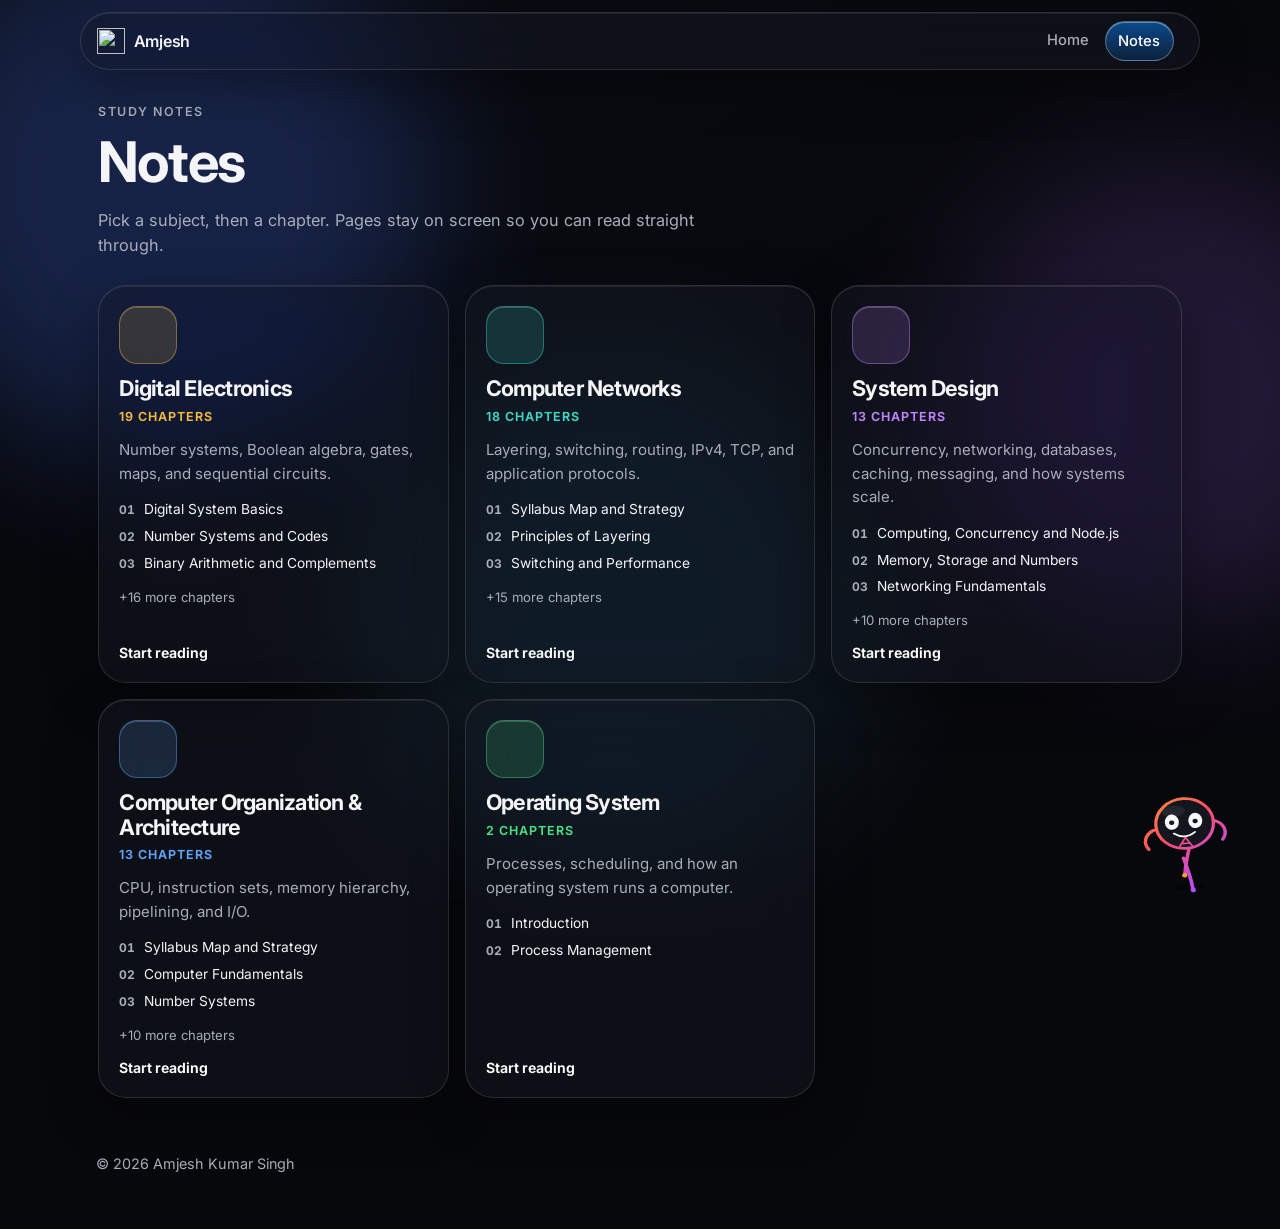
==== commit 43dcd58c: "fix(webapp): update notes" ====
--- a/notes/index.html
+++ b/notes/index.html
@@ -8,7 +8,7 @@
     <title>Notes — Amjesh Kumar Singh</title>
     <meta
       name="description"
-      content="Read-only study notes by Amjesh Kumar Singh: digital electronics, computer networks, and system design."
+      content="Read-only study notes by Amjesh Kumar Singh: digital electronics, computer organization, operating systems, computer networks, and system design."
     />
     <meta name="author" content="Amjesh Kumar Singh" />
     <meta name="robots" content="index, follow" />
@@ -25,8 +25,9 @@
       rel="stylesheet"
       href="../assets/plugin/fontawesome-5.15.2-web/css/all.min.css"
     />
-    <link rel="stylesheet" href="../assets/css/style.css?v=notes-nav" />
-    <link rel="stylesheet" href="../assets/css/notes.css?v=notes-9" />
+    <link rel="stylesheet" href="../assets/css/style.css?v=mascot-9" />
+    <link rel="stylesheet" href="../assets/css/notes.css?v=mascot-4" />
+    <link rel="stylesheet" href="../assets/css/mascot.css?v=mascot-9" />
   </head>
   <body class="notes-body">
     <a class="skip-link" href="#notes-main">Skip to content</a>
@@ -117,8 +118,17 @@
             </div>
 
             <div class="pdf-loading" id="pdf-loading" hidden>
-              <span class="pdf-spinner" aria-hidden="true"></span>
-              <p>Opening chapter…</p>
+              <div class="pdf-shimmer" aria-hidden="true">
+                <span></span>
+                <span></span>
+                <span></span>
+                <span></span>
+                <span></span>
+                <span></span>
+                <span></span>
+                <span></span>
+              </div>
+              <p class="sr-only">Opening chapter…</p>
             </div>
             <p class="pdf-error" id="pdf-error" role="alert" hidden></p>
 
@@ -199,6 +209,7 @@
     </noscript>
 
     <script src="../assets/plugin/pdfjs/pdf.min.js"></script>
-    <script src="../assets/js/notes.js?v=notes-9"></script>
+    <script src="../assets/js/notes.js?v=notes-16"></script>
+    <script src="../assets/js/mascot.js?v=mascot-9" defer></script>
   </body>
 </html>
--- a/assets/css/style.css
+++ b/assets/css/style.css
@@ -403,7 +403,8 @@
 }
 
 .nav-links a:hover,
-.nav-links a.is-active {
+.nav-links a.is-active,
+.nav-links a:focus-visible {
   color: var(--text);
   background: transparent;
 }
@@ -560,7 +561,9 @@
   font-weight: 600;
   letter-spacing: 0.42em;
   text-transform: uppercase;
-  text-shadow: 0 2px 18px rgba(0, 0, 0, 0.9), 0 0 28px rgba(0, 0, 0, 0.55);
+  text-shadow:
+    0 2px 18px rgba(0, 0, 0, 0.9),
+    0 0 28px rgba(0, 0, 0, 0.55);
 }
 
 .home-welcome::before,
@@ -605,7 +608,9 @@
   letter-spacing: 0.02em;
   color: #fff;
   line-height: 1.2;
-  text-shadow: 0 4px 28px rgba(0, 0, 0, 0.92), 0 0 34px rgba(0, 0, 0, 0.55);
+  text-shadow:
+    0 4px 28px rgba(0, 0, 0, 0.92),
+    0 0 34px rgba(0, 0, 0, 0.55);
 }
 
 .type-line {
@@ -705,7 +710,9 @@
   font-size: 0.72rem;
   font-weight: 500;
   letter-spacing: 0.01em;
-  text-shadow: 0 2px 14px rgba(0, 0, 0, 0.9), 0 0 22px rgba(0, 0, 0, 0.5);
+  text-shadow:
+    0 2px 14px rgba(0, 0, 0, 0.9),
+    0 0 22px rgba(0, 0, 0, 0.5);
 }
 
 .hero-stack a:hover,
@@ -762,7 +769,9 @@
   font-weight: 600;
   letter-spacing: 0.34em;
   text-transform: uppercase;
-  text-shadow: 0 2px 16px rgba(0, 0, 0, 0.9), 0 0 24px rgba(0, 0, 0, 0.55);
+  text-shadow:
+    0 2px 16px rgba(0, 0, 0, 0.9),
+    0 0 24px rgba(0, 0, 0, 0.55);
 }
 
 .home-motto::before,
@@ -961,29 +970,6 @@
   transform: scale(1.08);
 }
 
-ul.contact-me li.social-media a::after {
-  content: attr(title);
-  position: absolute;
-  bottom: -35px;
-  left: 50%;
-  transform: translateX(-50%) scale(0);
-  background: rgba(0, 0, 0, 0.8);
-  color: #fff;
-  padding: 5px 10px;
-  border-radius: 5px;
-  font-size: 12px;
-  white-space: nowrap;
-  transition: all 0.3s ease;
-  opacity: 0;
-  z-index: 10;
-}
-
-ul.contact-me li.social-media a:hover::after,
-ul.contact-me li.social-media a:focus-visible::after {
-  transform: translateX(-50%) scale(1);
-  opacity: 1;
-}
-
 .cvDownloadBtn {
   margin-top: 2.5rem;
   margin-bottom: 2.4rem;
@@ -1178,6 +1164,8 @@
 }
 
 .btn {
+  position: relative;
+  overflow: hidden;
   display: inline-flex;
   align-items: center;
   justify-content: center;
@@ -1188,14 +1176,43 @@
   font-size: 0.92rem;
   text-decoration: none;
   transition:
-    transform 0.2s ease,
-    background 0.2s ease,
-    box-shadow 0.2s ease;
-}
-
-.btn:hover {
+    transform 0.25s cubic-bezier(0.22, 1, 0.36, 1),
+    background 0.25s ease,
+    box-shadow 0.25s ease;
+}
+
+.btn::before {
+  content: '';
+  position: absolute;
+  top: 0;
+  left: -70%;
+  width: 45%;
+  height: 100%;
+  background: linear-gradient(
+    100deg,
+    transparent,
+    rgba(255, 255, 255, 0.38),
+    transparent
+  );
+  transform: skewX(-18deg);
+  transition: left 0.55s cubic-bezier(0.22, 1, 0.36, 1);
+  pointer-events: none;
+}
+
+.btn:hover,
+.btn:focus-visible {
   text-decoration: none;
-  transform: translateY(-1px);
+  transform: translateY(-2px);
+}
+
+.btn:hover::before,
+.btn:focus-visible::before {
+  left: 140%;
+}
+
+.btn-primary:hover,
+.btn-primary:focus-visible {
+  box-shadow: 0 12px 28px rgba(10, 132, 255, 0.4);
 }
 
 .btn-primary {
@@ -1447,40 +1464,6 @@
   letter-spacing: 0.04em;
 }
 
-.skill-icon::after {
-  content: attr(data-tip);
-  position: absolute;
-  left: 50%;
-  top: calc(100% + 10px);
-  transform: translateX(-50%) translateY(-6px);
-  min-width: 0;
-  max-width: min(220px, calc(100vw - 2.5rem));
-  padding: 0.4rem 0.65rem;
-  border-radius: 10px;
-  background: rgba(8, 10, 16, 0.95);
-  border: 1px solid var(--glass-border);
-  color: #fff;
-  font-size: 0.78rem;
-  font-weight: 600;
-  opacity: 0;
-  pointer-events: none;
-  transition:
-    opacity 0.2s ease,
-    transform 0.2s ease;
-  z-index: 5;
-  white-space: normal;
-  text-align: center;
-}
-
-.skill-icon:hover::after,
-.skill-icon:focus::after,
-.skill-icon:focus-visible::after,
-.stack-icon:hover::after,
-.stack-icon:focus-visible::after {
-  opacity: 1;
-  transform: translateX(-50%) translateY(0);
-}
-
 .stack-icons {
   list-style: none;
   margin: 0.2rem 0 1rem;
@@ -1524,31 +1507,6 @@
 
 .stack-icon .skill-fallback {
   font-size: 0.68rem;
-}
-
-.stack-icon::after {
-  content: attr(data-tip);
-  position: absolute;
-  left: 50%;
-  top: calc(100% + 8px);
-  transform: translateX(-50%) translateY(-6px);
-  min-width: 0;
-  max-width: min(200px, calc(100vw - 2.5rem));
-  padding: 0.35rem 0.55rem;
-  border-radius: 10px;
-  background: rgba(8, 10, 16, 0.95);
-  border: 1px solid var(--glass-border);
-  color: #fff;
-  font-size: 0.74rem;
-  font-weight: 600;
-  opacity: 0;
-  pointer-events: none;
-  transition:
-    opacity 0.2s ease,
-    transform 0.2s ease;
-  z-index: 5;
-  white-space: normal;
-  text-align: center;
 }
 
 .contact-socials {
@@ -1756,10 +1714,20 @@
   font-size: 0.9rem;
 }
 
-.project-links a:hover {
+.project-links a {
+  transition:
+    transform 0.25s cubic-bezier(0.22, 1, 0.36, 1),
+    background 0.25s ease,
+    border-color 0.25s ease,
+    color 0.25s ease;
+}
+
+.project-links a:hover,
+.project-links a:focus-visible {
   background: var(--accent);
   border-color: transparent;
   color: #fff;
+  transform: translateY(-2px);
 }
 
 .project-featured {
@@ -1772,6 +1740,49 @@
   justify-items: start;
   text-decoration: none;
   color: inherit;
+}
+
+.cert-card {
+  display: flex;
+  flex-direction: column;
+  align-items: stretch;
+  padding: 0;
+  overflow: hidden;
+}
+
+.cert-preview {
+  position: relative;
+  display: block;
+  height: 168px;
+  overflow: hidden;
+  background: #16181f;
+}
+
+.cert-preview img {
+  width: 100%;
+  height: 100%;
+  object-fit: cover;
+  object-position: center top;
+  display: block;
+  transition: transform 0.6s cubic-bezier(0.22, 1, 0.36, 1);
+}
+
+.cert-preview::after {
+  content: '';
+  position: absolute;
+  left: 0;
+  right: 0;
+  bottom: 0;
+  height: 42px;
+  background: linear-gradient(transparent, rgba(7, 8, 12, 0.72));
+  pointer-events: none;
+}
+
+.cert-copy {
+  display: grid;
+  justify-items: start;
+  gap: 0.15rem;
+  padding: 0.95rem 1.15rem 1.1rem;
 }
 
 .achieve-icon,
@@ -1905,7 +1916,86 @@
 }
 
 .tilt {
+  position: relative;
   transform-style: preserve-3d;
+  transition:
+    transform 0.55s cubic-bezier(0.22, 1, 0.36, 1),
+    box-shadow 0.45s ease,
+    border-color 0.45s ease;
+}
+
+.tilt.is-tilting {
+  transition:
+    box-shadow 0.35s ease,
+    border-color 0.35s ease;
+}
+
+.tilt > * {
+  position: relative;
+  z-index: 2;
+}
+
+.tilt::before {
+  content: '';
+  position: absolute;
+  inset: 0;
+  z-index: 1;
+  border-radius: inherit;
+  background: radial-gradient(
+    280px circle at var(--spot-x, 50%) var(--spot-y, 0%),
+    rgba(255, 255, 255, 0.2),
+    transparent 46%
+  );
+  opacity: 0;
+  pointer-events: none;
+  transition: opacity 0.35s ease;
+}
+
+@media (hover: hover) and (pointer: fine) {
+  .tilt:hover::before,
+  .tilt:focus-within::before {
+    opacity: 1;
+  }
+
+  .skill-card:hover,
+  .project:hover,
+  .info-card:hover,
+  .cert-card:hover,
+  .achieve-card:hover,
+  .timeline-item:hover,
+  .skill-card:focus-within,
+  .project:focus-within,
+  .cert-card:focus-visible,
+  .achieve-card:focus-within {
+    box-shadow:
+      0 22px 44px rgba(0, 0, 0, 0.42),
+      0 0 0 1px rgba(125, 180, 255, 0.28),
+      0 0 32px rgba(91, 157, 255, 0.16);
+  }
+
+  .cert-card:hover .cert-preview img,
+  .cert-card:focus-visible .cert-preview img {
+    transform: scale(1.07);
+  }
+
+  .skill-icon,
+  .achieve-icon {
+    transition: transform 0.35s cubic-bezier(0.22, 1, 0.36, 1);
+  }
+
+  .skill-card:hover .skill-icon,
+  .achieve-card:hover .achieve-icon {
+    transform: translateY(-3px) scale(1.08);
+  }
+
+  .cert-cta i {
+    transition: transform 0.3s cubic-bezier(0.22, 1, 0.36, 1);
+  }
+
+  .cert-card:hover .cert-cta i,
+  .cert-card:focus-visible .cert-cta i {
+    transform: translateY(-2px) rotate(-8deg);
+  }
 }
 
 @media (min-width: 720px) {
@@ -1976,20 +2066,24 @@
 
 @media (min-width: 1024px) {
   .skill-grid,
-  .achieve-grid {
+  .achieve-grid,
+  .cert-grid {
     grid-template-columns: repeat(3, 1fr);
   }
 
   .skill-card,
   .project,
   .info-card,
-  .cert-card,
   .achieve-card,
   .contact-card,
   .contact-panel,
   .about-card,
   .timeline-item {
     padding: 1.6rem 1.7rem;
+  }
+
+  .cert-card {
+    padding: 0;
   }
 
   .about-card {
@@ -2219,11 +2313,18 @@
   .skill-card,
   .project,
   .info-card,
-  .cert-card,
   .achieve-card,
   .contact-panel,
   .timeline-item {
     padding: 1.1rem 1.05rem;
+  }
+
+  .cert-card {
+    padding: 0;
+  }
+
+  .cert-preview {
+    height: 132px;
   }
 
   .about-copy p,
@@ -2246,10 +2347,21 @@
   .reveal,
   .reveal.is-visible,
   .btn,
-  .tilt {
+  .tilt,
+  .cert-preview img,
+  .skill-icon,
+  .achieve-icon,
+  .project-links a {
     opacity: 1;
     transform: none !important;
     transition: none !important;
+    animation: none !important;
+  }
+
+  .btn::before,
+  .tilt::before {
+    transition: none !important;
+    animation: none !important;
   }
 
   .blob {
--- a/assets/css/notes.css
+++ b/assets/css/notes.css
@@ -38,6 +38,8 @@
 
 .subject-card {
   --subject: #5b9dff;
+  position: relative;
+  overflow: hidden;
   display: flex;
   flex-direction: column;
   align-items: flex-start;
@@ -49,11 +51,37 @@
   text-decoration: none;
 }
 
+.subject-card::before {
+  content: '';
+  position: absolute;
+  top: 0;
+  left: -80%;
+  width: 50%;
+  height: 100%;
+  background: linear-gradient(
+    100deg,
+    transparent,
+    color-mix(in srgb, var(--subject) 28%, white 20%),
+    transparent
+  );
+  transform: skewX(-18deg);
+  transition: left 0.6s cubic-bezier(0.22, 1, 0.36, 1);
+  pointer-events: none;
+}
+
 .subject-card:hover,
 .subject-card:focus-visible {
   text-decoration: none;
-  transform: translateY(-3px);
+  transform: translateY(-6px);
   border-color: color-mix(in srgb, var(--subject) 62%, white 8%);
+  box-shadow:
+    0 18px 36px rgba(0, 0, 0, 0.35),
+    0 0 28px color-mix(in srgb, var(--subject) 28%, transparent);
+}
+
+.subject-card:hover::before,
+.subject-card:focus-visible::before {
+  left: 150%;
 }
 
 .subject-icon {
@@ -67,6 +95,12 @@
   background: color-mix(in srgb, var(--subject) 16%, transparent);
   border: 1px solid color-mix(in srgb, var(--subject) 42%, transparent);
   box-shadow: inset 0 1px 0 rgba(255, 255, 255, 0.2);
+  transition: transform 0.35s cubic-bezier(0.22, 1, 0.36, 1);
+}
+
+.subject-card:hover .subject-icon,
+.subject-card:focus-visible .subject-icon {
+  transform: translateY(-4px) scale(1.08);
 }
 
 .subject-card h2 {
@@ -265,6 +299,7 @@
 }
 
 .toc-item {
+  position: relative;
   width: 100%;
   display: grid;
   grid-template-columns: 1.8rem minmax(0, 1fr);
@@ -286,6 +321,7 @@
 
 .toc-item.is-active {
   color: #fff;
+  padding-right: 2.55rem;
   background:
     radial-gradient(
       circle at 18% 20%,
@@ -296,6 +332,30 @@
   box-shadow:
     inset 0 1px 0 rgba(255, 255, 255, 0.38),
     0 8px 18px rgba(10, 132, 255, 0.18);
+}
+
+.toc-arrow {
+  display: none;
+}
+
+.toc-item.is-active .toc-arrow {
+  display: grid;
+  place-items: center;
+  position: absolute;
+  right: 0.42rem;
+  top: 50%;
+  width: 26px;
+  height: 26px;
+  border-radius: 50%;
+  color: #fff;
+  background:
+    linear-gradient(160deg, rgba(255, 255, 255, 0.42), rgba(255, 255, 255, 0.08)),
+    rgba(10, 132, 255, 0.45);
+  border: 1px solid rgba(255, 255, 255, 0.5);
+  box-shadow:
+    inset 0 1px 0 rgba(255, 255, 255, 0.65),
+    0 6px 14px rgba(0, 0, 0, 0.22);
+  transform: translateY(-50%);
 }
 
 .toc-num {
@@ -404,6 +464,16 @@
     0 16px 40px rgba(0, 0, 0, 0.38);
 }
 
+.pdf-page:not(.is-ready) {
+  background:
+    linear-gradient(#d8d1c3, #d8d1c3) 8% 7% / 42% 2.4% no-repeat,
+    linear-gradient(#d8d1c3, #d8d1c3) 8% 12% / 84% 1.6% no-repeat,
+    linear-gradient(#d8d1c3, #d8d1c3) 8% 16% / 72% 1.6% no-repeat,
+    linear-gradient(#d8d1c3, #d8d1c3) 8% 20% / 78% 1.6% no-repeat,
+    linear-gradient(#d8d1c3, #d8d1c3) 8% 24% / 50% 1.6% no-repeat,
+    #f4f1ea;
+}
+
 .pdf-page canvas {
   display: block;
   width: 100%;
@@ -411,6 +481,10 @@
   -webkit-user-drag: none;
 }
 
+.pdf-page:not(.is-ready) canvas {
+  opacity: 0;
+}
+
 .pdf-shield {
   position: absolute;
   inset: 0;
@@ -418,19 +492,20 @@
   background: transparent;
 }
 
-.pdf-page:not(.is-ready)::after {
+.pdf-page:not(.is-ready)::after,
+.pdf-shimmer::after {
   content: '';
   position: absolute;
   inset: 0;
   z-index: 1;
   background: linear-gradient(
     100deg,
-    transparent 18%,
-    rgba(255, 255, 255, 0.55) 48%,
-    transparent 78%
+    transparent 16%,
+    rgba(255, 255, 255, 0.72) 48%,
+    transparent 80%
   );
   background-size: 220% 100%;
-  animation: notes-shimmer 1.25s linear infinite;
+  animation: notes-shimmer 1.35s ease-in-out infinite;
 }
 
 @keyframes notes-shimmer {
@@ -583,7 +658,79 @@
   padding: 1.5rem;
   text-align: center;
   color: var(--text);
-  background: rgba(7, 8, 12, 0.35);
+  background: rgba(7, 8, 12, 0.2);
+  pointer-events: none;
+}
+
+.pdf-loading {
+  display: flex;
+  align-items: stretch;
+  justify-content: stretch;
+  padding: 1.15rem 4.8rem 1.5rem 1.15rem;
+  background: rgba(7, 8, 12, 0.78);
+}
+
+.pdf-shimmer {
+  position: relative;
+  display: flex;
+  flex: 1 1 auto;
+  flex-direction: column;
+  gap: 2.2%;
+  width: 100%;
+  min-width: 0;
+  height: 100%;
+  overflow: hidden;
+  margin: 0;
+  padding: 6.5% 7% 0;
+  border-radius: 3px;
+  background: #f4f1ea;
+  box-shadow:
+    0 1px 0 rgba(255, 255, 255, 0.65) inset,
+    0 18px 40px rgba(0, 0, 0, 0.38);
+}
+
+.pdf-shimmer span {
+  display: block;
+  flex: 0 0 1.7%;
+  height: 1.7%;
+  min-height: 10px;
+  border-radius: 999px;
+  background: #d8d1c3;
+}
+
+.pdf-shimmer span:nth-child(1) {
+  flex-basis: 3.2%;
+  width: 46%;
+  height: 3.2%;
+  min-height: 18px;
+}
+
+.pdf-shimmer span:nth-child(2) {
+  width: 88%;
+}
+
+.pdf-shimmer span:nth-child(3) {
+  width: 74%;
+}
+
+.pdf-shimmer span:nth-child(4) {
+  width: 82%;
+}
+
+.pdf-shimmer span:nth-child(5) {
+  width: 58%;
+}
+
+.pdf-shimmer span:nth-child(6) {
+  width: 80%;
+}
+
+.pdf-shimmer span:nth-child(7) {
+  width: 68%;
+}
+
+.pdf-shimmer span:nth-child(8) {
+  width: 48%;
 }
 
 .pdf-loading[hidden],
@@ -592,20 +739,6 @@
   display: none;
 }
 
-.pdf-spinner {
-  width: 28px;
-  height: 28px;
-  border-radius: 50%;
-  border: 2px solid rgba(255, 255, 255, 0.2);
-  border-top-color: #fff;
-  animation: notes-spin 0.8s linear infinite;
-}
-
-@keyframes notes-spin {
-  to {
-    transform: rotate(360deg);
-  }
-}
 
 .toc-backdrop {
   display: none;
@@ -718,6 +851,10 @@
 
   .pdf-scroll {
     padding: 0.9rem 0.85rem 4.6rem 0.8rem;
+  }
+
+  .pdf-loading {
+    padding: 0.9rem 0.85rem 1.1rem 0.8rem;
   }
 
   .pdf-dock {
@@ -799,13 +936,23 @@
   }
 
   .pdf-page:not(.is-ready)::after,
-  .pdf-spinner,
+  .pdf-shimmer::after,
   .pdf-dock {
     animation: none;
     transition: none;
   }
 
-  .subject-card:hover {
+  .subject-card:hover,
+  .subject-card:focus-visible {
     transform: none;
   }
-}
+
+  .subject-card::before,
+  .subject-icon,
+  .cert-preview img,
+  .btn::before,
+  .tilt::before {
+    transition: none;
+    animation: none;
+  }
+}
--- a/assets/css/mascot.css
+++ b/assets/css/mascot.css
@@ -0,0 +1,160 @@
+.a-mascot {
+  position: fixed;
+  left: 0;
+  top: 0;
+  z-index: 160;
+  width: 0;
+  height: 0;
+  pointer-events: none;
+  opacity: 0;
+}
+
+.a-mascot.is-in {
+  opacity: 1;
+  transition: opacity 0.45s ease;
+}
+
+.a-mascot-stage {
+  position: absolute;
+  left: 0;
+  top: 0;
+  width: 100px;
+  height: 132px;
+  transform: translate(-50%, -88%);
+}
+
+.a-mascot-svg {
+  display: block;
+  width: 100px;
+  height: 132px;
+  overflow: visible;
+}
+
+.part-body,
+.part-leg,
+.part-arm,
+.part-head,
+.part-shadow,
+.lid,
+.pupil,
+.sclera {
+  transform-box: fill-box;
+}
+
+.mouth-open,
+.mouth-sleep,
+.zzz {
+  opacity: 0;
+}
+
+.a-mascot[data-expression='wow'] .mouth-smile,
+.a-mascot[data-expression='sleep'] .mouth-smile {
+  opacity: 0;
+}
+
+.a-mascot[data-expression='wow'] .mouth-open,
+.a-mascot[data-expression='sleep'] .mouth-sleep {
+  opacity: 1;
+}
+
+.a-mascot[data-expression='curious'] .sclera {
+  transform: scale(1.06, 1.18);
+  transform-origin: center;
+}
+
+.a-mascot[data-expression='sleep'] .zzz {
+  opacity: 1;
+  animation: a-zzz 1.8s ease-in-out infinite;
+}
+
+.a-mascot.is-tucked .a-mascot-stage {
+  transform: translate(-50%, -88%) scale(0.74);
+  transform-origin: 50% 88%;
+}
+
+.a-mascot.is-docked {
+  left: auto;
+  top: auto;
+  right: 16px;
+  bottom: 16px;
+  width: 100px;
+  height: 132px;
+  transform: none !important;
+}
+
+.a-mascot.is-docked .a-mascot-stage {
+  position: relative;
+  transform: none;
+  pointer-events: auto;
+  cursor: pointer;
+}
+
+.notes-body .a-mascot.is-docked {
+  bottom: 18px;
+  right: 14px;
+}
+
+@media (hover: hover) and (pointer: fine) {
+  .subject-card {
+    transition:
+      transform 0.5s cubic-bezier(0.22, 1, 0.36, 1),
+      box-shadow 0.45s ease,
+      border-color 0.45s ease;
+  }
+
+  .subject-card.is-tilting {
+    transition:
+      box-shadow 0.3s ease,
+      border-color 0.3s ease;
+  }
+
+  .subject-card:hover {
+    box-shadow:
+      0 18px 36px rgba(0, 0, 0, 0.36),
+      0 0 0 1px rgba(255, 255, 255, 0.08);
+  }
+}
+
+@keyframes a-zzz {
+  0% {
+    transform: translate(0, 3px);
+    opacity: 0;
+  }
+  25% {
+    opacity: 0.9;
+  }
+  100% {
+    transform: translate(7px, -9px);
+    opacity: 0;
+  }
+}
+
+@media (max-width: 720px) {
+  .a-mascot-stage,
+  .a-mascot-svg,
+  .a-mascot.is-docked {
+    width: 84px;
+    height: 112px;
+  }
+}
+
+@media (prefers-reduced-motion: reduce) {
+  .a-mascot,
+  .part-body,
+  .part-leg,
+  .part-arm,
+  .part-head,
+  .lid,
+  .pupil,
+  .sclera,
+  .zzz {
+    animation: none !important;
+    transition: none !important;
+  }
+}
+
+@media print {
+  .a-mascot {
+    display: none !important;
+  }
+}
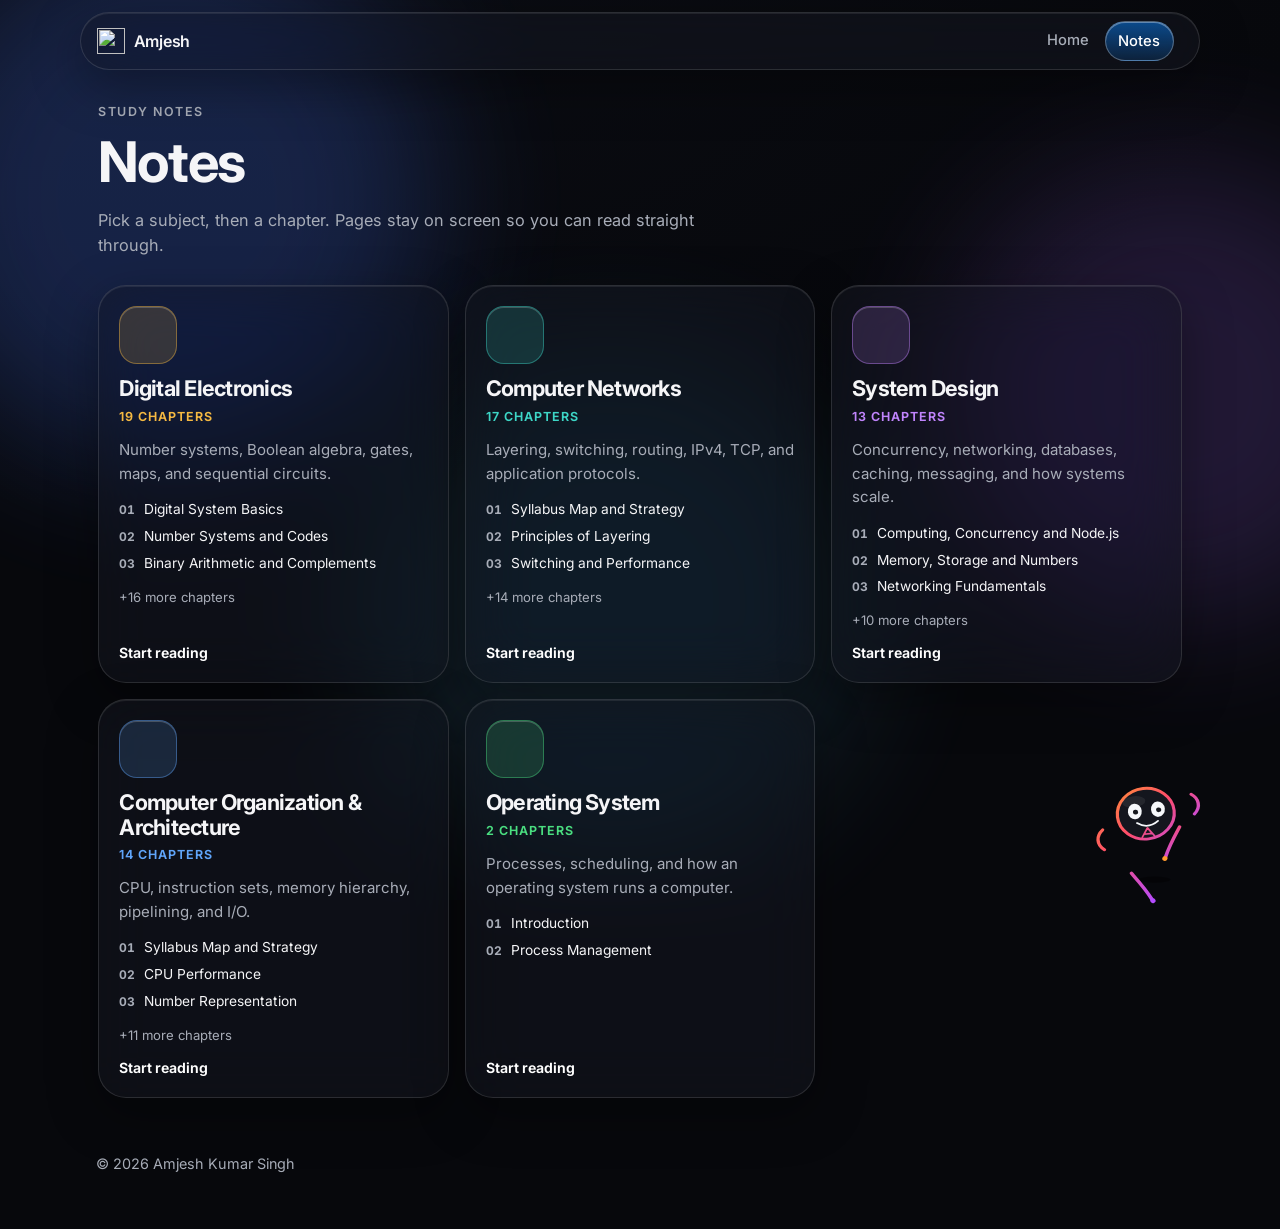
==== commit d2d68c3c: "fix(webapp): update notes" ====
--- a/notes/index.html
+++ b/notes/index.html
@@ -209,7 +209,7 @@
     </noscript>
 
     <script src="../assets/plugin/pdfjs/pdf.min.js"></script>
-    <script src="../assets/js/notes.js?v=notes-16"></script>
+    <script src="../assets/js/notes.js?v=notes-19"></script>
     <script src="../assets/js/mascot.js?v=mascot-9" defer></script>
   </body>
 </html>
